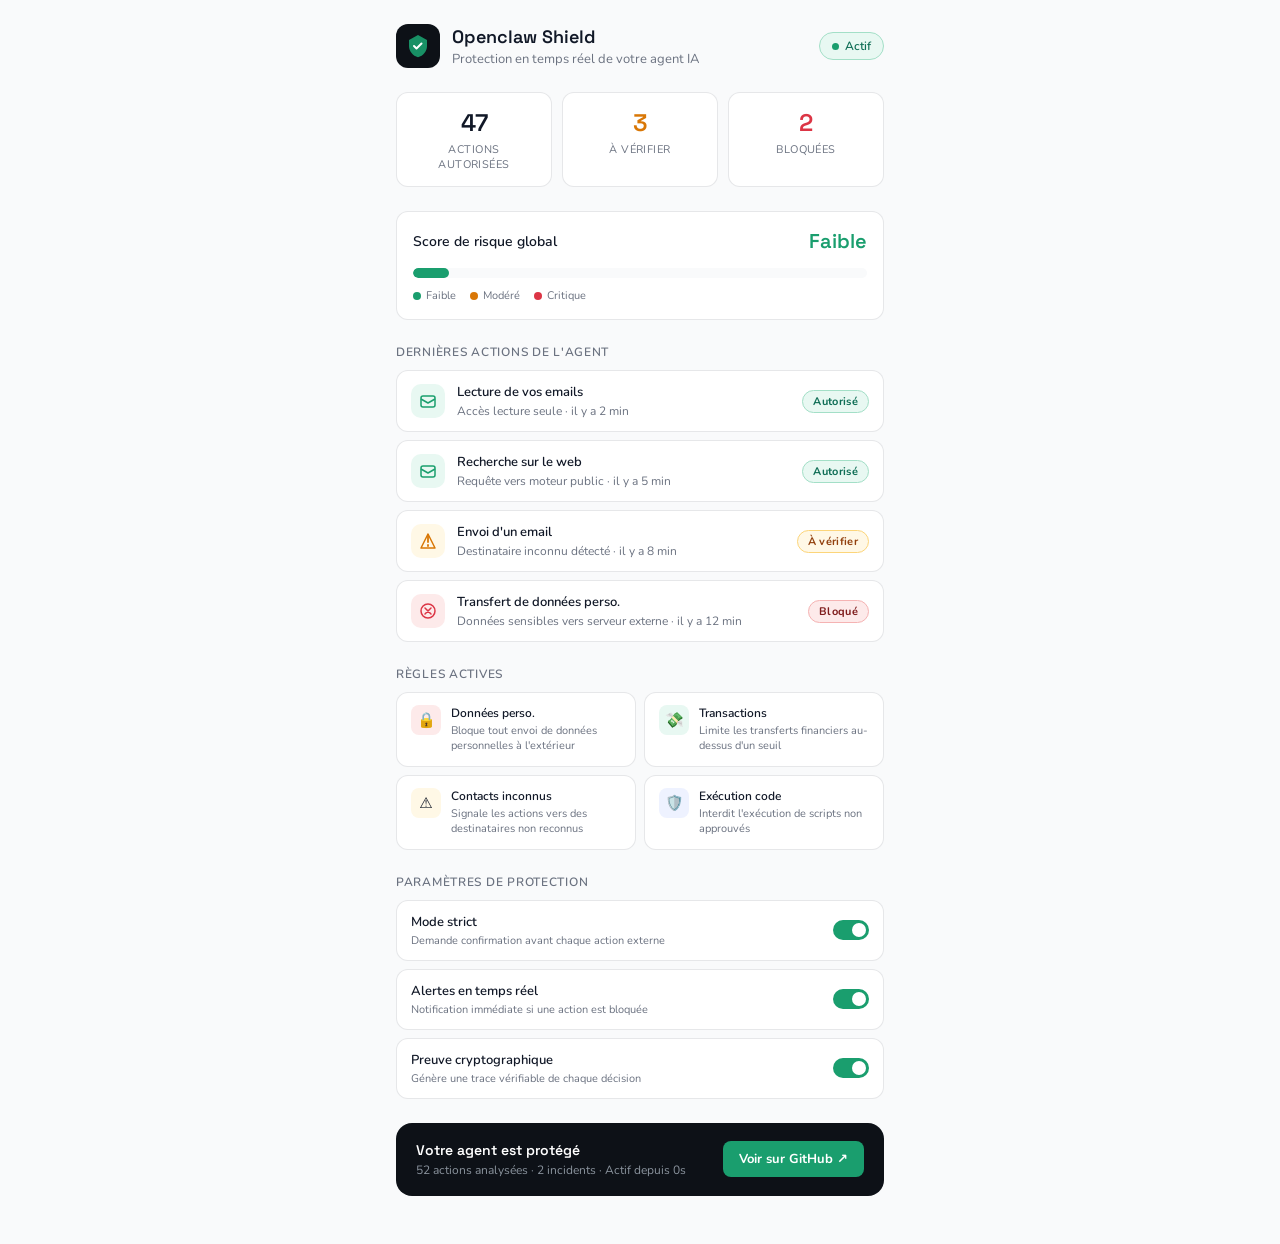
==== public/index.html @ 47ddfe11 "feat: Openclaw Shield — dashboard de protection IA grand public" ====
<!DOCTYPE html>
<html lang="fr">
<head>
  <meta charset="UTF-8" />
  <meta name="viewport" content="width=device-width, initial-scale=1.0" />
  <title>Openclaw Shield — Protection IA pour tous</title>
  <link rel="preconnect" href="https://fonts.googleapis.com" />
  <link href="https://fonts.googleapis.com/css2?family=Nunito:wght@400;500;600;700&family=Space+Grotesk:wght@400;500;600&display=swap" rel="stylesheet" />
  <link rel="stylesheet" href="style.css" />
</head>
<body>
  <div class="app">

    <!-- HEADER -->
    <header class="header">
      <div class="logo">
        <svg viewBox="0 0 26 26" fill="none" xmlns="http://www.w3.org/2000/svg">
          <path d="M13 2L4 7v6c0 5.2 3.8 10 9 11.2C18.2 23 22 18.2 22 13V7L13 2z" fill="#1a9e6e" opacity=".9"/>
          <path d="M9 13l2.5 2.5 5-5" stroke="#fff" stroke-width="2" stroke-linecap="round" stroke-linejoin="round"/>
        </svg>
      </div>
      <div class="header-text">
        <h1>Openclaw Shield</h1>
        <p>Protection en temps réel de votre agent IA</p>
      </div>
      <div class="status-pill">
        <span class="status-dot"></span>
        Actif
      </div>
    </header>

    <!-- STATS -->
    <div class="stats">
      <div class="stat-card">
        <div class="stat-num" id="stat-allowed">0</div>
        <div class="stat-label">Actions autorisées</div>
      </div>
      <div class="stat-card">
        <div class="stat-num warn" id="stat-review">0</div>
        <div class="stat-label">À vérifier</div>
      </div>
      <div class="stat-card">
        <div class="stat-num danger" id="stat-blocked">0</div>
        <div class="stat-label">Bloquées</div>
      </div>
    </div>

    <!-- RISK SCORE -->
    <div class="risk-section">
      <div class="risk-header">
        <div class="risk-title">Score de risque global</div>
        <div class="risk-value safe" id="risk-val">Faible</div>
      </div>
      <div class="risk-bar-bg">
        <div class="risk-bar-fill" id="risk-bar" style="width:18%; background: var(--safe)"></div>
      </div>
      <div class="risk-legend">
        <div class="risk-legend-item"><div class="legend-dot safe-dot"></div>Faible</div>
        <div class="risk-legend-item"><div class="legend-dot warn-dot"></div>Modéré</div>
        <div class="risk-legend-item"><div class="legend-dot danger-dot"></div>Critique</div>
      </div>
    </div>

    <!-- ACTIVITY FEED -->
    <div class="section-title">Dernières actions de l'agent</div>
    <div class="feed" id="feed"></div>

    <!-- PROTECTION RULES -->
    <div class="section-title">Règles actives</div>
    <div class="rules">
      <div class="rule-card">
        <div class="rule-icon" style="background:#fdeaea">🔒</div>
        <div>
          <div class="rule-name">Données perso.</div>
          <div class="rule-desc">Bloque tout envoi de données personnelles à l'extérieur</div>
        </div>
      </div>
      <div class="rule-card">
        <div class="rule-icon" style="background:#e8f8f2">💸</div>
        <div>
          <div class="rule-name">Transactions</div>
          <div class="rule-desc">Limite les transferts financiers au-dessus d'un seuil</div>
        </div>
      </div>
      <div class="rule-card">
        <div class="rule-icon" style="background:#fff8e6">⚠️</div>
        <div>
          <div class="rule-name">Contacts inconnus</div>
          <div class="rule-desc">Signale les actions vers des destinataires non reconnus</div>
        </div>
      </div>
      <div class="rule-card">
        <div class="rule-icon" style="background:#eef2ff">🛡️</div>
        <div>
          <div class="rule-name">Exécution code</div>
          <div class="rule-desc">Interdit l'exécution de scripts non approuvés</div>
        </div>
      </div>
    </div>

    <!-- SETTINGS -->
    <div class="section-title">Paramètres de protection</div>

    <div class="toggle-row">
      <div class="toggle-info">
        <div class="toggle-label">Mode strict</div>
        <div class="toggle-desc">Demande confirmation avant chaque action externe</div>
      </div>
      <label class="switch">
        <input type="checkbox" checked />
        <span class="slider"></span>
      </label>
    </div>
    <div class="toggle-row">
      <div class="toggle-info">
        <div class="toggle-label">Alertes en temps réel</div>
        <div class="toggle-desc">Notification immédiate si une action est bloquée</div>
      </div>
      <label class="switch">
        <input type="checkbox" checked />
        <span class="slider"></span>
      </label>
    </div>
    <div class="toggle-row">
      <div class="toggle-info">
        <div class="toggle-label">Preuve cryptographique</div>
        <div class="toggle-desc">Génère une trace vérifiable de chaque décision</div>
      </div>
      <label class="switch">
        <input type="checkbox" checked />
        <span class="slider"></span>
      </label>
    </div>

    <!-- CTA -->
    <div class="cta">
      <div class="cta-text">
        <h3>Votre agent est protégé</h3>
        <p id="cta-summary">0 actions analysées · 0 incident · Actif depuis 0s</p>
      </div>
      <a class="cta-btn" href="https://github.com/quantumcatena/openclaw-shield" target="_blank">
        Voir sur GitHub ↗
      </a>
    </div>

  </div>

  <!-- MODAL -->
  <div class="modal-overlay" id="modal" onclick="closeModal(event)">
    <div class="modal">
      <div class="modal-header">
        <div class="modal-title">Détail de l'action</div>
        <button class="modal-close" onclick="document.getElementById('modal').classList.remove('open')">✕</button>
      </div>
      <div class="modal-row"><span class="modal-key">Action</span><span class="modal-val" id="m-action">—</span></div>
      <div class="modal-row"><span class="modal-key">Détail</span><span class="modal-val" id="m-detail">—</span></div>
      <div class="modal-row"><span class="modal-key">Score de risque</span><span class="modal-val" id="m-score">—</span></div>
      <div class="modal-row"><span class="modal-key">Décision</span><span class="modal-val" id="m-decision">—</span></div>
      <div class="modal-row"><span class="modal-key">Algorithme</span><span class="modal-val">Ed25519 → Dilithium-3</span></div>
      <div class="modal-proof" id="m-proof"></div>
    </div>
  </div>

  <script src="app.js"></script>
</body>
</html>
---- public/style.css ----
/* ============================================
   Openclaw Shield — Styles principaux
   QuantumCatena × Openclaw
   ============================================ */

:root {
  --font: 'Nunito', system-ui, sans-serif;
  --font-head: 'Space Grotesk', system-ui, sans-serif;

  --safe:         #1a9e6e;
  --safe-bg:      #e8f8f2;
  --safe-border:  #a3dfc7;
  --warn:         #d97706;
  --warn-bg:      #fff8e6;
  --warn-border:  #fcd57a;
  --block:        #dc3545;
  --block-bg:     #fdeaea;
  --block-border: #f5b3b3;

  --text:        #111827;
  --text-muted:  #6b7280;
  --surface:     #ffffff;
  --surface2:    #f9fafb;
  --border:      rgba(17,24,39,.1);
  --radius-sm:   8px;
  --radius-md:   12px;
  --radius-lg:   16px;
}

@media (prefers-color-scheme: dark) {
  :root {
    --text:       #f9fafb;
    --text-muted: #9ca3af;
    --surface:    #111827;
    --surface2:   #1f2937;
    --border:     rgba(249,250,251,.1);
  }
}

*, *::before, *::after { box-sizing: border-box; margin: 0; padding: 0; }
body { font-family: var(--font); background: var(--surface2); color: var(--text); min-height: 100vh; }

.app {
  max-width: 520px;
  margin: 0 auto;
  padding: 1.5rem 1rem 3rem;
}

/* ── HEADER ─────────────────────────────── */
.header {
  display: flex;
  align-items: center;
  gap: 12px;
  margin-bottom: 1.5rem;
}

.logo {
  width: 44px; height: 44px;
  border-radius: 12px;
  background: #0d1117;
  display: flex; align-items: center; justify-content: center;
  flex-shrink: 0;
}
.logo svg { width: 26px; height: 26px; }

.header-text h1 {
  font-family: var(--font-head);
  font-size: 18px;
  font-weight: 600;
  color: var(--text);
}
.header-text p { font-size: 13px; color: var(--text-muted); margin-top: 2px; }

.status-pill {
  margin-left: auto;
  display: flex; align-items: center; gap: 6px;
  background: var(--safe-bg);
  border: 0.5px solid var(--safe-border);
  border-radius: 20px;
  padding: 5px 12px;
  font-size: 12px; font-weight: 600;
  color: #0f6e56;
  white-space: nowrap;
}

.status-dot {
  width: 7px; height: 7px;
  border-radius: 50%;
  background: var(--safe);
  animation: pulse-dot 2s ease-in-out infinite;
}

@keyframes pulse-dot {
  0%, 100% { opacity: 1; }
  50%       { opacity: .4; }
}

/* ── STATS ───────────────────────────────── */
.stats {
  display: grid;
  grid-template-columns: repeat(3, 1fr);
  gap: 10px;
  margin-bottom: 1.5rem;
}

.stat-card {
  background: var(--surface);
  border: 0.5px solid var(--border);
  border-radius: var(--radius-md);
  padding: 14px 16px;
  text-align: center;
}

.stat-num {
  font-family: var(--font-head);
  font-size: 24px; font-weight: 600;
  color: var(--text);
}
.stat-num.warn   { color: var(--warn); }
.stat-num.danger { color: var(--block); }

.stat-label {
  font-size: 11px;
  color: var(--text-muted);
  margin-top: 4px;
  text-transform: uppercase;
  letter-spacing: .04em;
}

/* ── RISK ────────────────────────────────── */
.risk-section {
  background: var(--surface);
  border: 0.5px solid var(--border);
  border-radius: var(--radius-md);
  padding: 16px;
  margin-bottom: 1.5rem;
}

.risk-header {
  display: flex;
  justify-content: space-between;
  align-items: center;
  margin-bottom: 14px;
}

.risk-title  { font-size: 14px; font-weight: 600; color: var(--text); }
.risk-value  { font-family: var(--font-head); font-size: 20px; font-weight: 600; }
.risk-value.safe   { color: var(--safe); }
.risk-value.warn   { color: var(--warn); }
.risk-value.danger { color: var(--block); }

.risk-bar-bg {
  background: var(--surface2);
  border-radius: 8px;
  height: 10px;
  overflow: hidden;
}

.risk-bar-fill {
  height: 100%;
  border-radius: 8px;
  transition: width .6s cubic-bezier(.4,0,.2,1), background .3s;
}

.risk-legend {
  display: flex;
  gap: 14px;
  margin-top: 10px;
}
.risk-legend-item {
  display: flex; align-items: center; gap: 5px;
  font-size: 11px; color: var(--text-muted);
}
.legend-dot           { width: 8px; height: 8px; border-radius: 50%; flex-shrink: 0; }
.legend-dot.safe-dot  { background: var(--safe); }
.legend-dot.warn-dot  { background: var(--warn); }
.legend-dot.danger-dot{ background: var(--block); }

/* ── SECTION TITLE ──────────────────────── */
.section-title {
  font-size: 12px; font-weight: 600;
  color: var(--text-muted);
  text-transform: uppercase;
  letter-spacing: .06em;
  margin-bottom: 10px;
}

/* ── FEED ────────────────────────────────── */
.feed {
  display: flex; flex-direction: column; gap: 8px;
  margin-bottom: 1.5rem;
}

.feed-item {
  background: var(--surface);
  border: 0.5px solid var(--border);
  border-radius: var(--radius-md);
  padding: 12px 14px;
  display: flex; align-items: center; gap: 12px;
  cursor: pointer;
  transition: background .15s;
}
.feed-item:hover { background: var(--surface2); }

.feed-icon {
  width: 34px; height: 34px;
  border-radius: 10px;
  display: flex; align-items: center; justify-content: center;
  flex-shrink: 0;
}
.feed-icon.safe  { background: var(--safe-bg); }
.feed-icon.warn  { background: var(--warn-bg); }
.feed-icon.block { background: var(--block-bg); }
.feed-icon svg   { width: 18px; height: 18px; }

.feed-content  { flex: 1; min-width: 0; }
.feed-action   { font-size: 13px; font-weight: 600; color: var(--text); white-space: nowrap; overflow: hidden; text-overflow: ellipsis; }
.feed-detail   { font-size: 12px; color: var(--text-muted); margin-top: 2px; }

.feed-badge {
  flex-shrink: 0;
  border-radius: 20px;
  padding: 3px 10px;
  font-size: 11px; font-weight: 700;
  letter-spacing: .03em;
}
.badge-safe  { background: var(--safe-bg);  color: #0f6e56; border: 0.5px solid var(--safe-border); }
.badge-warn  { background: var(--warn-bg);  color: #92400e; border: 0.5px solid var(--warn-border); }
.badge-block { background: var(--block-bg); color: #7f1d1d; border: 0.5px solid var(--block-border); }

/* ── RULES ───────────────────────────────── */
.rules {
  display: grid;
  grid-template-columns: 1fr 1fr;
  gap: 8px;
  margin-bottom: 1.5rem;
}

.rule-card {
  background: var(--surface);
  border: 0.5px solid var(--border);
  border-radius: var(--radius-md);
  padding: 12px 14px;
  display: flex; align-items: flex-start; gap: 10px;
}

.rule-icon {
  width: 30px; height: 30px;
  border-radius: 8px;
  display: flex; align-items: center; justify-content: center;
  flex-shrink: 0;
  font-size: 15px;
}

.rule-name { font-size: 12px; font-weight: 600; color: var(--text); }
.rule-desc { font-size: 11px; color: var(--text-muted); margin-top: 2px; line-height: 1.4; }

/* ── TOGGLES ─────────────────────────────── */
.toggle-row {
  display: flex;
  align-items: center;
  justify-content: space-between;
  padding: 12px 14px;
  background: var(--surface);
  border: 0.5px solid var(--border);
  border-radius: var(--radius-md);
  margin-bottom: 8px;
}

.toggle-label { font-size: 13px; font-weight: 600; color: var(--text); }
.toggle-desc  { font-size: 11px; color: var(--text-muted); margin-top: 2px; }

.switch { position: relative; width: 36px; height: 20px; flex-shrink: 0; }
.switch input { opacity: 0; width: 0; height: 0; }

.slider {
  position: absolute; inset: 0;
  background: rgba(107,114,128,.4);
  border-radius: 20px;
  cursor: pointer;
  transition: background .2s;
}
.slider::before {
  content: '';
  position: absolute;
  width: 14px; height: 14px;
  left: 3px; top: 3px;
  background: #fff;
  border-radius: 50%;
  transition: transform .2s;
}
.switch input:checked + .slider { background: var(--safe); }
.switch input:checked + .slider::before { transform: translateX(16px); }

/* ── CTA ─────────────────────────────────── */
.cta {
  background: #0d1117;
  border-radius: var(--radius-lg);
  padding: 18px 20px;
  display: flex; align-items: center; justify-content: space-between; gap: 12px;
  margin-top: 1.5rem;
}

.cta-text h3 { font-family: var(--font-head); font-size: 14px; font-weight: 600; color: #fff; }
.cta-text p  { font-size: 12px; color: #8b949e; margin-top: 3px; }

.cta-btn {
  background: var(--safe);
  color: #fff;
  border: none; border-radius: 8px;
  padding: 9px 16px;
  font-size: 13px; font-weight: 700;
  cursor: pointer;
  white-space: nowrap;
  text-decoration: none;
  transition: background .15s;
  font-family: var(--font);
}
.cta-btn:hover { background: #0f6e56; }

/* ── MODAL ───────────────────────────────── */
.modal-overlay {
  display: none;
  position: fixed; inset: 0;
  background: rgba(0,0,0,.45);
  z-index: 100;
  align-items: center; justify-content: center;
  padding: 1rem;
}
.modal-overlay.open { display: flex; }

.modal {
  background: var(--surface);
  border-radius: var(--radius-lg);
  padding: 20px;
  max-width: 360px; width: 100%;
  border: 0.5px solid var(--border);
}

.modal-header {
  display: flex;
  justify-content: space-between;
  align-items: center;
  margin-bottom: 14px;
}
.modal-title { font-size: 15px; font-weight: 600; color: var(--text); }
.modal-close {
  background: none; border: none;
  font-size: 18px; cursor: pointer;
  color: var(--text-muted); line-height: 1;
  padding: 2px 6px; border-radius: 6px;
}
.modal-close:hover { background: var(--surface2); }

.modal-row {
  display: flex; justify-content: space-between;
  padding: 8px 0;
  border-bottom: 0.5px solid var(--border);
  font-size: 13px;
}
.modal-row:last-of-type { border-bottom: none; }
.modal-key { color: var(--text-muted); }
.modal-val { font-weight: 600; color: var(--text); }

.modal-proof {
  font-size: 10px;
  font-family: monospace;
  background: var(--surface2);
  border-radius: 8px;
  padding: 8px;
  margin-top: 10px;
  color: var(--text-muted);
  word-break: break-all;
  line-height: 1.5;
}

/* ── RESPONSIVE ──────────────────────────── */
@media (max-width: 400px) {
  .rules { grid-template-columns: 1fr; }
  .stats { grid-template-columns: repeat(3, 1fr); gap: 6px; }
  .cta   { flex-direction: column; align-items: flex-start; }
}
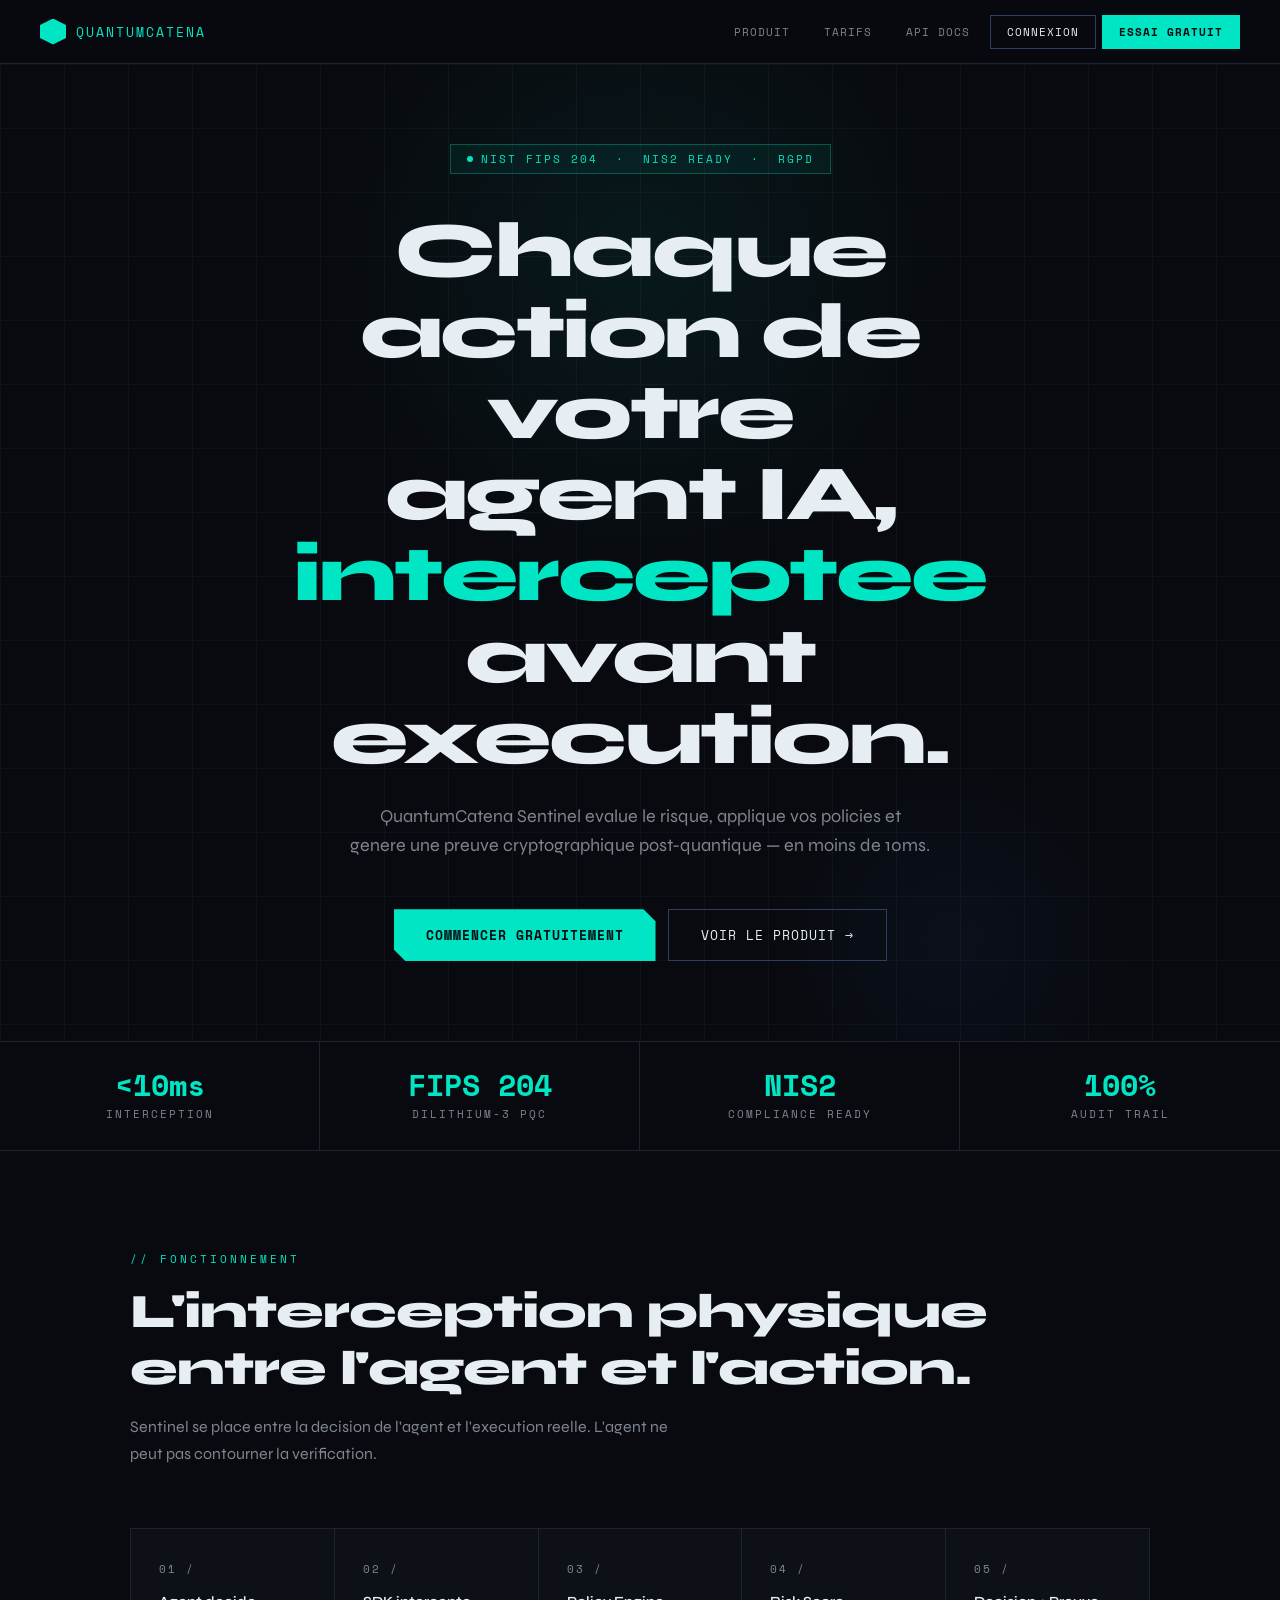
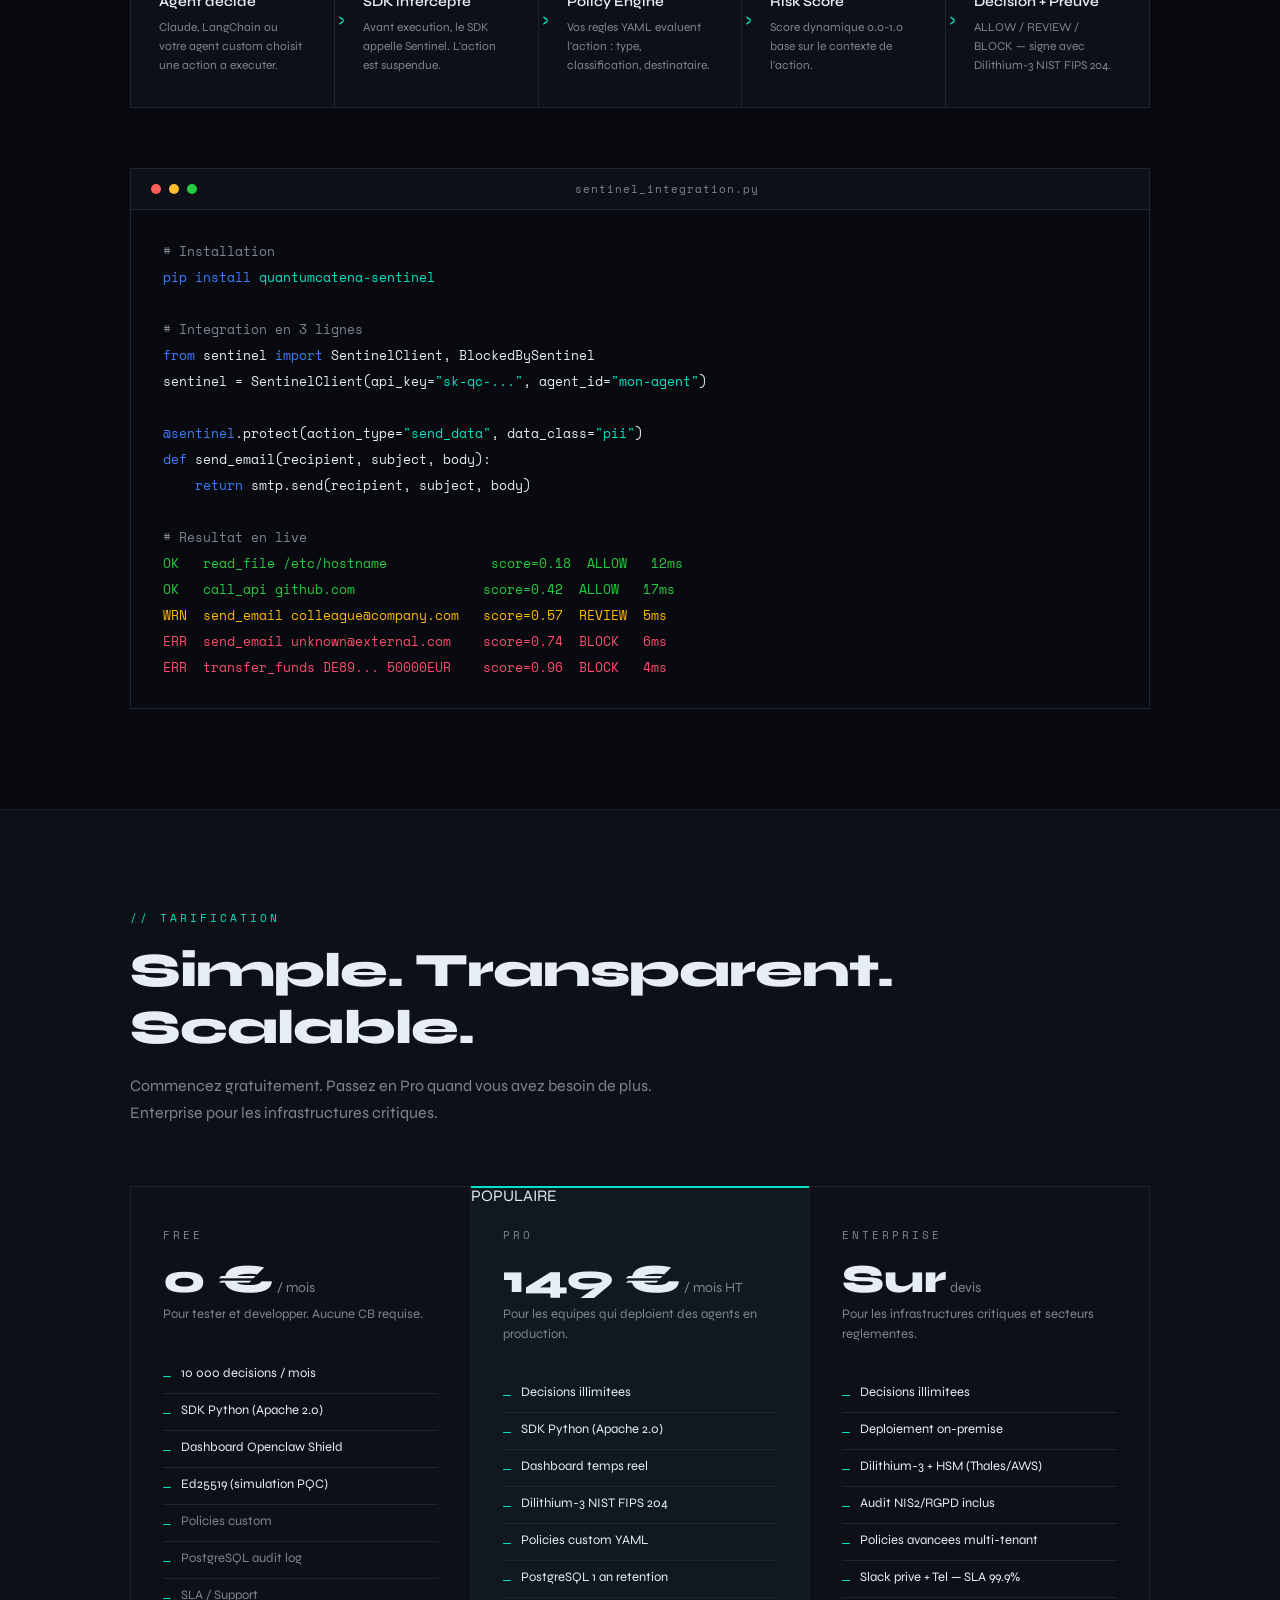
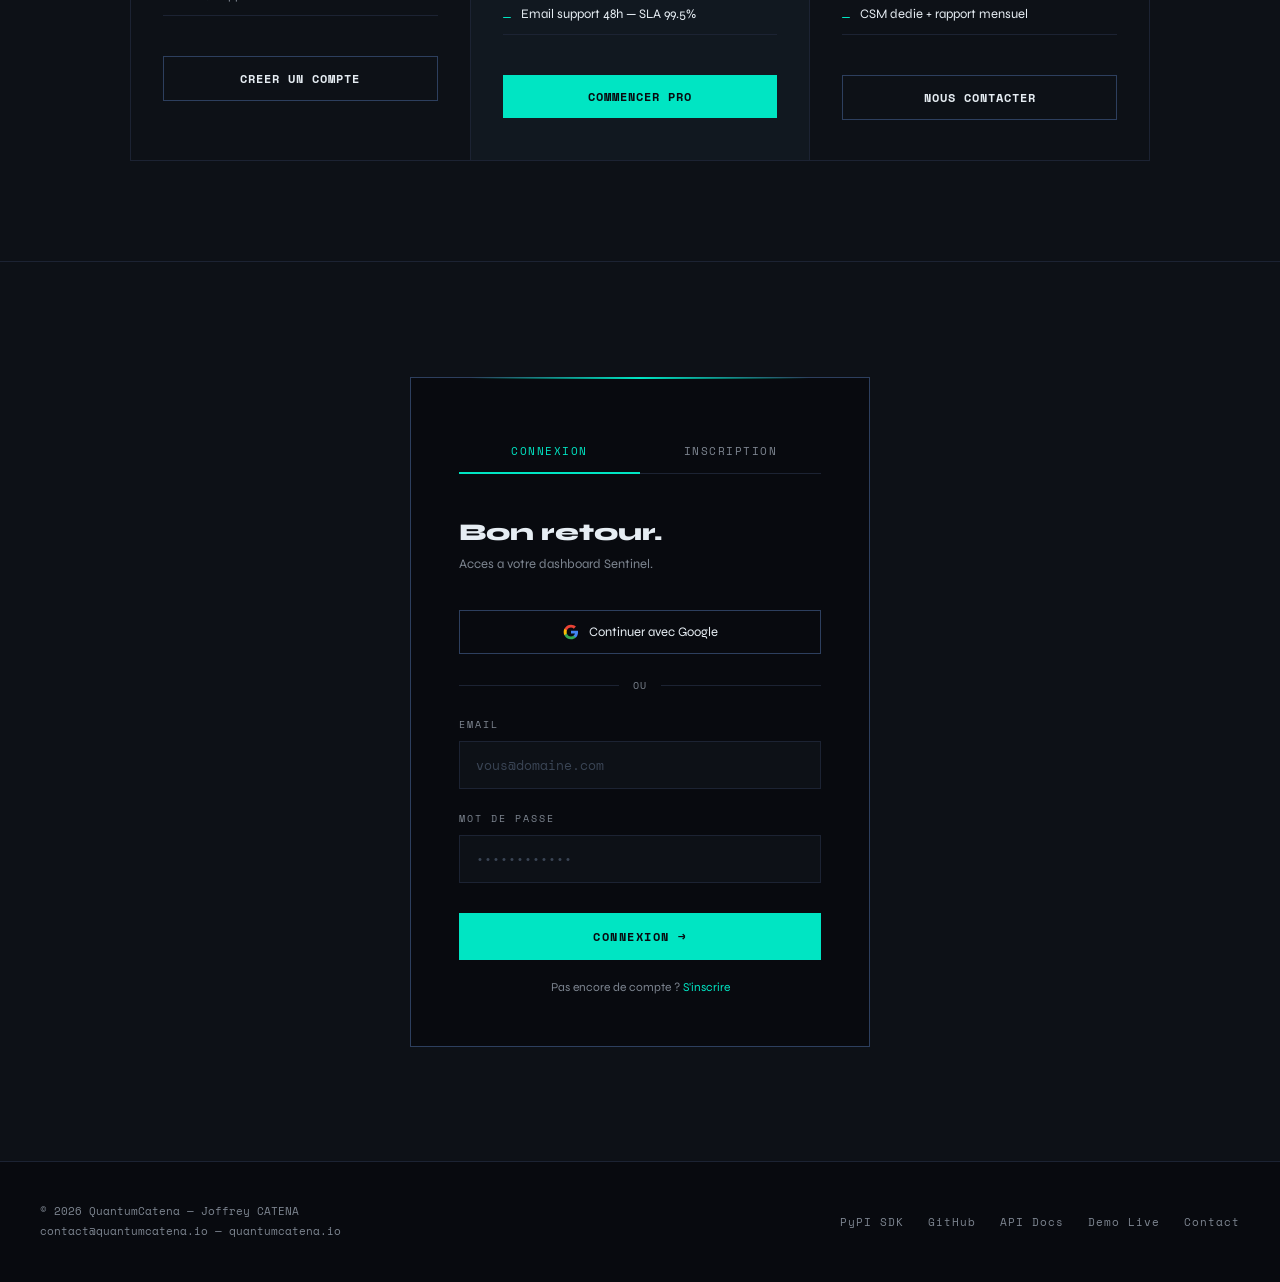
==== commit 6377a65f: "feat: deploy landing page and dashboard to public/" ====
--- a/public/index.html
+++ b/public/index.html
@@ -1,166 +1,713 @@
 <!DOCTYPE html>
 <html lang="fr">
 <head>
-  <meta charset="UTF-8" />
-  <meta name="viewport" content="width=device-width, initial-scale=1.0" />
-  <title>Openclaw Shield — Protection IA pour tous</title>
-  <link rel="preconnect" href="https://fonts.googleapis.com" />
-  <link href="https://fonts.googleapis.com/css2?family=Nunito:wght@400;500;600;700&family=Space+Grotesk:wght@400;500;600&display=swap" rel="stylesheet" />
-  <link rel="stylesheet" href="style.css" />
+<meta charset="UTF-8">
+<meta name="viewport" content="width=device-width, initial-scale=1.0">
+<title>QuantumCatena Sentinel — Protection post-quantique pour agents IA</title>
+<meta name="description" content="Interceptez, evaluez et auditez chaque action de votre agent IA avec une preuve cryptographique post-quantique. NIS2 ready. NIST FIPS 204.">
+<link href="https://fonts.googleapis.com/css2?family=Space+Mono:wght@400;700&family=Syne:wght@400;600;800&display=swap" rel="stylesheet">
+<style>
+:root {
+  --black: #080A0F;
+  --surface: #0D1117;
+  --surface2: #111820;
+  --border: #1C2333;
+  --border-bright: #2D3F5E;
+  --text: #E6EDF3;
+  --muted: #7D8590;
+  --accent: #00E5C3;
+  --accent2: #3D7EFF;
+  --danger: #FF4D6D;
+  --warn: #FFB800;
+  --mono: 'Space Mono', monospace;
+  --sans: 'Syne', sans-serif;
+}
+* { margin: 0; padding: 0; box-sizing: border-box; }
+html { scroll-behavior: smooth; }
+body { background: var(--black); color: var(--text); font-family: var(--sans); min-height: 100vh; overflow-x: hidden; }
+
+/* ── HEADER ── */
+header {
+  display: flex; align-items: center; justify-content: space-between;
+  padding: 0 40px; height: 64px;
+  border-bottom: 1px solid var(--border);
+  position: sticky; top: 0; z-index: 200;
+  background: rgba(8,10,15,0.94); backdrop-filter: blur(16px);
+}
+.logo {
+  font-family: var(--mono); font-size: 13px; color: var(--accent);
+  letter-spacing: 2px; display: flex; align-items: center; gap: 10px; text-decoration: none;
+}
+.logo-hex {
+  width: 26px; height: 26px; background: var(--accent);
+  clip-path: polygon(50% 0%,100% 25%,100% 75%,50% 100%,0% 75%,0% 25%);
+}
+nav { display: flex; gap: 6px; align-items: center; }
+.nav-link {
+  background: none; border: none; color: var(--muted);
+  font-family: var(--mono); font-size: 11px; letter-spacing: 1px;
+  padding: 8px 14px; cursor: pointer; transition: color .2s; text-decoration: none;
+  display: inline-block;
+}
+.nav-link:hover { color: var(--text); }
+.nav-btn {
+  background: none; border: 1px solid var(--border-bright); color: var(--text);
+  font-family: var(--mono); font-size: 11px; letter-spacing: 1px;
+  padding: 8px 16px; cursor: pointer; transition: all .2s;
+}
+.nav-btn:hover { border-color: var(--accent); color: var(--accent); }
+.nav-btn.cta { background: var(--accent); color: var(--black); border-color: var(--accent); font-weight: 700; }
+.nav-btn.cta:hover { background: #00ffda; }
+
+/* ── HERO ── */
+.hero {
+  min-height: calc(100vh - 64px);
+  display: flex; align-items: center; justify-content: center;
+  position: relative; padding: 80px 40px; overflow: hidden;
+}
+.hero-bg { position: absolute; inset: 0; pointer-events: none; }
+.grid {
+  position: absolute; inset: 0;
+  background-image: linear-gradient(var(--border) 1px, transparent 1px),
+                    linear-gradient(90deg, var(--border) 1px, transparent 1px);
+  background-size: 64px 64px; opacity: .35;
+}
+.orb {
+  position: absolute; width: 700px; height: 700px; border-radius: 50%;
+  background: radial-gradient(circle, rgba(0,229,195,.07) 0%, transparent 65%);
+  top: -150px; left: 50%; transform: translateX(-50%);
+  animation: orb-pulse 5s ease-in-out infinite;
+}
+.orb2 {
+  position: absolute; width: 400px; height: 400px; border-radius: 50%;
+  background: radial-gradient(circle, rgba(61,126,255,.05) 0%, transparent 65%);
+  bottom: -100px; right: 10%;
+  animation: orb-pulse 7s 2s ease-in-out infinite;
+}
+@keyframes orb-pulse {
+  0%,100% { opacity:.7; transform: translateX(-50%) scale(1); }
+  50% { opacity:1; transform: translateX(-50%) scale(1.08); }
+}
+
+.hero-inner { position: relative; max-width: 820px; text-align: center; }
+.badge {
+  display: inline-flex; align-items: center; gap: 8px;
+  border: 1px solid rgba(0,229,195,.3); background: rgba(0,229,195,.06);
+  padding: 6px 16px; font-family: var(--mono); font-size: 11px;
+  color: var(--accent); letter-spacing: 2px; margin-bottom: 36px;
+  animation: fade-down .6s ease both;
+}
+.dot { width: 6px; height: 6px; background: var(--accent); border-radius: 50%; animation: blink 1.5s infinite; }
+@keyframes blink { 0%,100%{opacity:1} 50%{opacity:.2} }
+@keyframes fade-down { from{opacity:0;transform:translateY(-12px)} to{opacity:1;transform:translateY(0)} }
+@keyframes fade-up { from{opacity:0;transform:translateY(20px)} to{opacity:1;transform:translateY(0)} }
+
+h1 {
+  font-size: clamp(40px, 6.5vw, 78px); font-weight: 800;
+  line-height: 1.04; letter-spacing: -2.5px; margin-bottom: 24px;
+  animation: fade-up .7s .1s ease both;
+}
+h1 .accent { color: var(--accent); }
+h1 .accent2 { color: var(--accent2); }
+.hero-sub {
+  font-size: 18px; color: var(--muted); line-height: 1.65;
+  max-width: 580px; margin: 0 auto 48px; font-weight: 400;
+  animation: fade-up .7s .2s ease both;
+}
+.cta-row {
+  display: flex; gap: 12px; justify-content: center; flex-wrap: wrap;
+  animation: fade-up .7s .3s ease both;
+}
+.btn-primary {
+  background: var(--accent); color: var(--black); border: none;
+  font-family: var(--mono); font-size: 13px; font-weight: 700;
+  padding: 15px 32px; cursor: pointer; letter-spacing: 1px;
+  transition: all .2s;
+  clip-path: polygon(0 0, calc(100% - 12px) 0, 100% 12px, 100% 100%, 12px 100%, 0 calc(100% - 12px));
+}
+.btn-primary:hover { background: #00ffda; transform: translateY(-2px); box-shadow: 0 8px 32px rgba(0,229,195,.25); }
+.btn-outline {
+  background: none; color: var(--text); border: 1px solid var(--border-bright);
+  font-family: var(--mono); font-size: 13px; padding: 15px 32px; cursor: pointer;
+  letter-spacing: 1px; transition: all .2s;
+}
+.btn-outline:hover { border-color: var(--accent); color: var(--accent); }
+
+/* ── STATS ── */
+.stats {
+  display: grid; grid-template-columns: repeat(4, 1fr);
+  border-top: 1px solid var(--border); border-bottom: 1px solid var(--border);
+}
+.stat {
+  padding: 28px 32px; border-right: 1px solid var(--border); text-align: center;
+}
+.stat:last-child { border-right: none; }
+.stat-val { font-family: var(--mono); font-size: 30px; color: var(--accent); font-weight: 700; line-height: 1; }
+.stat-lbl { font-size: 11px; color: var(--muted); margin-top: 6px; letter-spacing: 2px; font-family: var(--mono); }
+
+/* ── SECTION BASE ── */
+.section { padding: 100px 40px; max-width: 1100px; margin: 0 auto; }
+.sec-eyebrow { font-family: var(--mono); font-size: 11px; color: var(--accent); letter-spacing: 3px; margin-bottom: 16px; }
+.sec-title { font-size: clamp(28px, 4vw, 48px); font-weight: 800; letter-spacing: -1px; margin-bottom: 16px; }
+.sec-sub { font-size: 16px; color: var(--muted); line-height: 1.7; max-width: 560px; margin-bottom: 60px; }
+
+/* ── HOW IT WORKS ── */
+.flow {
+  display: grid; grid-template-columns: repeat(auto-fit, minmax(200px, 1fr));
+  gap: 1px; background: var(--border); border: 1px solid var(--border);
+  margin-bottom: 60px;
+}
+.flow-step { background: var(--surface); padding: 32px 28px; position: relative; }
+.flow-num {
+  font-family: var(--mono); font-size: 11px; color: var(--muted);
+  letter-spacing: 2px; margin-bottom: 16px;
+}
+.flow-step h4 { font-size: 14px; font-weight: 600; margin-bottom: 8px; }
+.flow-step p { font-size: 12px; color: var(--muted); line-height: 1.6; }
+.flow-arrow {
+  position: absolute; right: -13px; top: 50%; transform: translateY(-50%);
+  font-family: var(--mono); font-size: 18px; color: var(--accent); z-index: 2;
+}
+
+/* ── PRICING ── */
+.pricing-grid {
+  display: grid; grid-template-columns: repeat(3, 1fr);
+  gap: 1px; background: var(--border); border: 1px solid var(--border);
+}
+.plan { background: var(--surface); padding: 40px 32px; position: relative; }
+.plan.featured { background: var(--surface2); }
+.plan.featured::before {
+  content: 'POPULAIRE'; position: absolute; top: -1px; left: 0; right: 0;
+  height: 2px; background: var(--accent);
+}
+.plan-name { font-family: var(--mono); font-size: 11px; letter-spacing: 3px; color: var(--muted); margin-bottom: 16px; }
+.plan-price { font-size: 40px; font-weight: 800; color: var(--text); line-height: 1; margin-bottom: 6px; }
+.plan-price span { font-size: 14px; color: var(--muted); font-weight: 400; }
+.plan-desc { font-size: 13px; color: var(--muted); margin-bottom: 32px; line-height: 1.5; }
+.plan-features { list-style: none; margin-bottom: 40px; }
+.plan-features li {
+  font-size: 13px; color: var(--muted); padding: 8px 0;
+  border-bottom: 1px solid var(--border); display: flex; gap: 10px; align-items: flex-start;
+}
+.plan-features li::before { content: '—'; color: var(--accent); font-family: var(--mono); flex-shrink: 0; }
+.plan-features li.on { color: var(--text); }
+.plan-cta {
+  width: 100%; padding: 13px; font-family: var(--mono); font-size: 12px;
+  letter-spacing: 1px; cursor: pointer; transition: all .2s; font-weight: 700;
+}
+.plan-cta.free { background: none; border: 1px solid var(--border-bright); color: var(--text); }
+.plan-cta.free:hover { border-color: var(--accent); color: var(--accent); }
+.plan-cta.pro { background: var(--accent); border: none; color: var(--black); }
+.plan-cta.pro:hover { background: #00ffda; }
+.plan-cta.ent { background: none; border: 1px solid var(--border-bright); color: var(--text); }
+.plan-cta.ent:hover { border-color: var(--accent2); color: var(--accent2); }
+
+/* ── TERMINAL ── */
+.terminal-wrap {
+  background: var(--black); border: 1px solid var(--border);
+  position: relative; overflow: hidden;
+}
+.terminal-bar {
+  background: var(--surface); border-bottom: 1px solid var(--border);
+  padding: 12px 20px; display: flex; align-items: center; gap: 8px;
+}
+.tbar-dot { width: 10px; height: 10px; border-radius: 50%; }
+.tbar-dot.r { background: #FF5F57; }
+.tbar-dot.y { background: #FFBD2E; }
+.tbar-dot.g { background: #28CA41; }
+.tbar-title { font-family: var(--mono); font-size: 11px; color: var(--muted); margin-left: auto; margin-right: auto; letter-spacing: 1px; }
+.terminal-body { padding: 28px 32px; font-family: var(--mono); font-size: 13px; line-height: 2; }
+.t-c { color: var(--muted); }
+.t-k { color: var(--accent2); }
+.t-s { color: var(--accent); }
+.t-ok { color: #28CA41; }
+.t-block { color: var(--danger); }
+.t-warn { color: var(--warn); }
+
+/* ── FORM SECTION ── */
+.form-section {
+  min-height: 100vh; display: flex; align-items: center; justify-content: center;
+  padding: 80px 40px; background: var(--surface);
+  border-top: 1px solid var(--border);
+}
+.form-box {
+  width: 100%; max-width: 460px;
+  background: var(--black); border: 1px solid var(--border-bright);
+  padding: 52px 48px; position: relative;
+}
+.form-box::before {
+  content: ''; position: absolute; top: -1px; left: 60px; right: 60px;
+  height: 2px; background: linear-gradient(90deg, transparent, var(--accent), transparent);
+}
+.form-tabs { display: flex; border-bottom: 1px solid var(--border); margin-bottom: 44px; }
+.ftab {
+  flex: 1; padding: 13px; background: none; border: none; border-bottom: 2px solid transparent;
+  margin-bottom: -1px; font-family: var(--mono); font-size: 11px; letter-spacing: 1.5px;
+  color: var(--muted); cursor: pointer; transition: all .2s;
+}
+.ftab.active { color: var(--accent); border-bottom-color: var(--accent); }
+.form-head-title { font-size: 24px; font-weight: 800; margin-bottom: 8px; }
+.form-head-sub { font-size: 13px; color: var(--muted); margin-bottom: 36px; line-height: 1.5; }
+.btn-google {
+  width: 100%; background: none; border: 1px solid var(--border-bright); color: var(--text);
+  font-family: var(--sans); font-size: 13px; padding: 13px 20px; cursor: pointer;
+  display: flex; align-items: center; justify-content: center; gap: 10px;
+  transition: all .2s; margin-bottom: 24px;
+}
+.btn-google:hover { background: rgba(255,255,255,.03); border-color: #5A5A7A; }
+.divider { display: flex; align-items: center; gap: 14px; margin-bottom: 24px; }
+.div-line { flex: 1; height: 1px; background: var(--border); }
+.div-txt { font-family: var(--mono); font-size: 10px; color: var(--muted); letter-spacing: 1px; }
+.field { margin-bottom: 22px; }
+.field label { display: block; font-family: var(--mono); font-size: 10px; color: var(--muted); letter-spacing: 2px; margin-bottom: 9px; }
+.field input {
+  width: 100%; background: var(--surface); border: 1px solid var(--border); color: var(--text);
+  font-family: var(--mono); font-size: 13px; padding: 13px 16px; outline: none;
+  transition: border-color .2s;
+}
+.field input:focus { border-color: var(--accent); background: var(--black); }
+.field input::placeholder { color: #3A4555; }
+.btn-submit {
+  width: 100%; background: var(--accent); color: var(--black); border: none;
+  font-family: var(--mono); font-size: 12px; font-weight: 700; letter-spacing: 1.5px;
+  padding: 15px; cursor: pointer; margin-top: 8px; transition: all .2s;
+}
+.btn-submit:hover { background: #00ffda; }
+.form-note { margin-top: 20px; text-align: center; font-size: 12px; color: var(--muted); }
+.form-note a { color: var(--accent); text-decoration: none; }
+.tc-note { font-size: 11px; color: #3A4555; text-align: center; margin-top: 16px; line-height: 1.6; }
+.tc-note a { color: var(--muted); }
+
+/* Success state */
+.success-box { text-align: center; padding: 16px 0; }
+.success-icon { font-size: 52px; margin-bottom: 24px; display: block; }
+.api-key-box {
+  background: var(--surface); border: 1px solid var(--border-bright);
+  padding: 16px 20px; font-family: var(--mono); font-size: 12px;
+  color: var(--accent); text-align: left; margin: 24px 0; letter-spacing: .5px;
+  display: flex; align-items: center; justify-content: space-between; gap: 12px;
+  word-break: break-all;
+}
+.copy-btn {
+  background: none; border: 1px solid var(--border-bright); color: var(--muted);
+  font-family: var(--mono); font-size: 10px; padding: 6px 12px; cursor: pointer;
+  white-space: nowrap; transition: all .2s; flex-shrink: 0;
+}
+.copy-btn:hover { border-color: var(--accent); color: var(--accent); }
+.key-warning { font-size: 11px; color: var(--warn); margin-bottom: 28px; font-family: var(--mono); }
+
+/* Tabs display */
+.tc { display: none; }
+.tc.on { display: block; }
+
+/* ── FOOTER ── */
+footer {
+  border-top: 1px solid var(--border); padding: 40px;
+  display: flex; justify-content: space-between; align-items: center; flex-wrap: gap;
+}
+.footer-left { font-family: var(--mono); font-size: 11px; color: var(--muted); line-height: 1.8; }
+.footer-links { display: flex; gap: 24px; flex-wrap: wrap; }
+.footer-links a { font-family: var(--mono); font-size: 11px; color: var(--muted); text-decoration: none; letter-spacing: 1px; transition: color .2s; }
+.footer-links a:hover { color: var(--accent); }
+
+/* Loading overlay */
+.spinner-overlay {
+  display: none; position: fixed; inset: 0; background: rgba(8,10,15,.85);
+  backdrop-filter: blur(4px); z-index: 999; align-items: center; justify-content: center;
+  flex-direction: column; gap: 16px;
+}
+.spinner-overlay.show { display: flex; }
+.spinner {
+  width: 40px; height: 40px;
+  border: 2px solid var(--border); border-top-color: var(--accent);
+  border-radius: 50%; animation: spin .8s linear infinite;
+}
+@keyframes spin { to { transform: rotate(360deg); } }
+.spinner-txt { font-family: var(--mono); font-size: 12px; color: var(--muted); letter-spacing: 2px; }
+
+/* Error message */
+.err-msg { background: rgba(255,77,109,.1); border: 1px solid rgba(255,77,109,.3); color: var(--danger); font-family: var(--mono); font-size: 12px; padding: 12px 16px; margin-bottom: 20px; display: none; }
+.err-msg.show { display: block; }
+
+@media (max-width: 768px) {
+  header { padding: 0 20px; }
+  .hero { padding: 60px 20px; }
+  h1 { font-size: 36px; letter-spacing: -1.5px; }
+  .stats { grid-template-columns: repeat(2, 1fr); }
+  .pricing-grid { grid-template-columns: 1fr; }
+  .section { padding: 60px 20px; }
+  .form-box { padding: 36px 28px; }
+  nav .nav-link { display: none; }
+}
+</style>
 </head>
 <body>
-  <div class="app">
-
-    <!-- HEADER -->
-    <header class="header">
-      <div class="logo">
-        <svg viewBox="0 0 26 26" fill="none" xmlns="http://www.w3.org/2000/svg">
-          <path d="M13 2L4 7v6c0 5.2 3.8 10 9 11.2C18.2 23 22 18.2 22 13V7L13 2z" fill="#1a9e6e" opacity=".9"/>
-          <path d="M9 13l2.5 2.5 5-5" stroke="#fff" stroke-width="2" stroke-linecap="round" stroke-linejoin="round"/>
-        </svg>
+
+<!-- LOADING -->
+<div class="spinner-overlay" id="spinner">
+  <div class="spinner"></div>
+  <div class="spinner-txt">CONNEXION A SENTINEL...</div>
+</div>
+
+<!-- HEADER -->
+<header>
+  <a class="logo" href="#hero">
+    <div class="logo-hex"></div>
+    QUANTUMCATENA
+  </a>
+  <nav>
+    <a class="nav-link" href="#how">PRODUIT</a>
+    <a class="nav-link" href="#pricing">TARIFS</a>
+    <a class="nav-link" href="https://sentinel-t26z.onrender.com/docs" target="_blank">API DOCS</a>
+    <button class="nav-btn" onclick="scrollToForm('signin')">CONNEXION</button>
+    <button class="nav-btn cta" onclick="scrollToForm('signup')">ESSAI GRATUIT</button>
+  </nav>
+</header>
+
+<!-- HERO -->
+<section class="hero" id="hero">
+  <div class="hero-bg">
+    <div class="grid"></div>
+    <div class="orb"></div>
+    <div class="orb2"></div>
+  </div>
+  <div class="hero-inner">
+    <div class="badge"><span class="dot"></span>NIST FIPS 204 &nbsp;·&nbsp; NIS2 READY &nbsp;·&nbsp; RGPD</div>
+    <h1>Chaque action de votre<br>agent IA, <span class="accent">interceptee</span><br>avant execution.</h1>
+    <p class="hero-sub">QuantumCatena Sentinel evalue le risque, applique vos policies et genere une preuve cryptographique post-quantique — en moins de 10ms.</p>
+    <div class="cta-row">
+      <button class="btn-primary" onclick="scrollToForm('signup')">COMMENCER GRATUITEMENT</button>
+      <button class="btn-outline" onclick="document.getElementById('how').scrollIntoView({behavior:'smooth'})">VOIR LE PRODUIT &rarr;</button>
+    </div>
+  </div>
+</section>
+
+<!-- STATS -->
+<div class="stats">
+  <div class="stat"><div class="stat-val">&lt;10ms</div><div class="stat-lbl">INTERCEPTION</div></div>
+  <div class="stat"><div class="stat-val">FIPS 204</div><div class="stat-lbl">DILITHIUM-3 PQC</div></div>
+  <div class="stat"><div class="stat-val">NIS2</div><div class="stat-lbl">COMPLIANCE READY</div></div>
+  <div class="stat"><div class="stat-val">100%</div><div class="stat-lbl">AUDIT TRAIL</div></div>
+</div>
+
+<!-- HOW IT WORKS -->
+<div id="how">
+<div class="section">
+  <div class="sec-eyebrow">// FONCTIONNEMENT</div>
+  <div class="sec-title">L'interception physique<br>entre l'agent et l'action.</div>
+  <div class="sec-sub">Sentinel se place entre la decision de l'agent et l'execution reelle. L'agent ne peut pas contourner la verification.</div>
+
+  <div class="flow">
+    <div class="flow-step">
+      <div class="flow-num">01 /</div>
+      <h4>Agent decide</h4>
+      <p>Claude, LangChain ou votre agent custom choisit une action a executer.</p>
+      <div class="flow-arrow">&rsaquo;</div>
+    </div>
+    <div class="flow-step">
+      <div class="flow-num">02 /</div>
+      <h4>SDK intercepte</h4>
+      <p>Avant execution, le SDK appelle Sentinel. L'action est suspendue.</p>
+      <div class="flow-arrow">&rsaquo;</div>
+    </div>
+    <div class="flow-step">
+      <div class="flow-num">03 /</div>
+      <h4>Policy Engine</h4>
+      <p>Vos regles YAML evaluent l'action : type, classification, destinataire.</p>
+      <div class="flow-arrow">&rsaquo;</div>
+    </div>
+    <div class="flow-step">
+      <div class="flow-num">04 /</div>
+      <h4>Risk Score</h4>
+      <p>Score dynamique 0.0-1.0 base sur le contexte de l'action.</p>
+      <div class="flow-arrow">&rsaquo;</div>
+    </div>
+    <div class="flow-step">
+      <div class="flow-num">05 /</div>
+      <h4>Decision + Preuve</h4>
+      <p>ALLOW / REVIEW / BLOCK — signe avec Dilithium-3 NIST FIPS 204.</p>
+    </div>
+  </div>
+
+  <div class="terminal-wrap">
+    <div class="terminal-bar">
+      <div class="tbar-dot r"></div>
+      <div class="tbar-dot y"></div>
+      <div class="tbar-dot g"></div>
+      <div class="tbar-title">sentinel_integration.py</div>
+    </div>
+    <div class="terminal-body">
+      <div><span class="t-c"># Installation</span></div>
+      <div><span class="t-k">pip install</span> <span class="t-s">quantumcatena-sentinel</span></div>
+      <br>
+      <div><span class="t-c"># Integration en 3 lignes</span></div>
+      <div><span class="t-k">from</span> sentinel <span class="t-k">import</span> SentinelClient, BlockedBySentinel</div>
+      <div>sentinel = SentinelClient(api_key=<span class="t-s">"sk-qc-..."</span>, agent_id=<span class="t-s">"mon-agent"</span>)</div>
+      <br>
+      <div><span class="t-k">@sentinel</span>.protect(action_type=<span class="t-s">"send_data"</span>, data_class=<span class="t-s">"pii"</span>)</div>
+      <div><span class="t-k">def</span> send_email(recipient, subject, body):</div>
+      <div>&nbsp;&nbsp;&nbsp;&nbsp;<span class="t-k">return</span> smtp.send(recipient, subject, body)</div>
+      <br>
+      <div><span class="t-c"># Resultat en live</span></div>
+      <div><span class="t-ok">OK &nbsp; read_file /etc/hostname &nbsp;&nbsp;&nbsp;&nbsp;&nbsp;&nbsp;&nbsp;&nbsp;&nbsp;&nbsp;&nbsp;&nbsp;score=0.18 &nbsp;ALLOW &nbsp;&nbsp;12ms</span></div>
+      <div><span class="t-ok">OK &nbsp; call_api github.com &nbsp;&nbsp;&nbsp;&nbsp;&nbsp;&nbsp;&nbsp;&nbsp;&nbsp;&nbsp;&nbsp;&nbsp;&nbsp;&nbsp;&nbsp;score=0.42 &nbsp;ALLOW &nbsp;&nbsp;17ms</span></div>
+      <div><span class="t-warn">WRN &nbsp;send_email colleague@company.com &nbsp;&nbsp;score=0.57 &nbsp;REVIEW &nbsp;5ms</span></div>
+      <div><span class="t-block">ERR &nbsp;send_email unknown@external.com &nbsp;&nbsp;&nbsp;score=0.74 &nbsp;BLOCK &nbsp;&nbsp;6ms</span></div>
+      <div><span class="t-block">ERR &nbsp;transfer_funds DE89... 50000EUR &nbsp;&nbsp;&nbsp;score=0.96 &nbsp;BLOCK &nbsp;&nbsp;4ms</span></div>
+    </div>
+  </div>
+</div>
+</div>
+
+<!-- PRICING -->
+<div id="pricing" style="background:var(--surface); border-top:1px solid var(--border);">
+<div class="section">
+  <div class="sec-eyebrow">// TARIFICATION</div>
+  <div class="sec-title">Simple. Transparent.<br>Scalable.</div>
+  <div class="sec-sub">Commencez gratuitement. Passez en Pro quand vous avez besoin de plus. Enterprise pour les infrastructures critiques.</div>
+
+  <div class="pricing-grid">
+    <div class="plan">
+      <div class="plan-name">FREE</div>
+      <div class="plan-price">0 &euro;<span> / mois</span></div>
+      <div class="plan-desc">Pour tester et developper. Aucune CB requise.</div>
+      <ul class="plan-features">
+        <li class="on">10 000 decisions / mois</li>
+        <li class="on">SDK Python (Apache 2.0)</li>
+        <li class="on">Dashboard Openclaw Shield</li>
+        <li class="on">Ed25519 (simulation PQC)</li>
+        <li>Policies custom</li>
+        <li>PostgreSQL audit log</li>
+        <li>SLA / Support</li>
+      </ul>
+      <button class="plan-cta free" onclick="scrollToForm('signup')">CREER UN COMPTE</button>
+    </div>
+    <div class="plan featured">
+      <div class="plan-name">PRO</div>
+      <div class="plan-price">149 &euro;<span> / mois HT</span></div>
+      <div class="plan-desc">Pour les equipes qui deploient des agents en production.</div>
+      <ul class="plan-features">
+        <li class="on">Decisions illimitees</li>
+        <li class="on">SDK Python (Apache 2.0)</li>
+        <li class="on">Dashboard temps reel</li>
+        <li class="on">Dilithium-3 NIST FIPS 204</li>
+        <li class="on">Policies custom YAML</li>
+        <li class="on">PostgreSQL 1 an retention</li>
+        <li class="on">Email support 48h — SLA 99.5%</li>
+      </ul>
+      <button class="plan-cta pro" onclick="scrollToForm('signup')">COMMENCER PRO</button>
+    </div>
+    <div class="plan">
+      <div class="plan-name">ENTERPRISE</div>
+      <div class="plan-price">Sur<span> devis</span></div>
+      <div class="plan-desc">Pour les infrastructures critiques et secteurs reglementes.</div>
+      <ul class="plan-features">
+        <li class="on">Decisions illimitees</li>
+        <li class="on">Deploiement on-premise</li>
+        <li class="on">Dilithium-3 + HSM (Thales/AWS)</li>
+        <li class="on">Audit NIS2/RGPD inclus</li>
+        <li class="on">Policies avancees multi-tenant</li>
+        <li class="on">Slack prive + Tel — SLA 99.9%</li>
+        <li class="on">CSM dedie + rapport mensuel</li>
+      </ul>
+      <button class="plan-cta ent" onclick="window.location='mailto:contact@quantumcatena.io?subject=Enterprise Demo'">NOUS CONTACTER</button>
+    </div>
+  </div>
+</div>
+</div>
+
+<!-- FORM -->
+<div class="form-section" id="form-section">
+  <div class="form-box" id="form-box">
+
+    <div class="form-tabs">
+      <button class="ftab active" id="ftab-signin" onclick="switchTab('signin')">CONNEXION</button>
+      <button class="ftab" id="ftab-signup" onclick="switchTab('signup')">INSCRIPTION</button>
+    </div>
+
+    <!-- SIGNIN -->
+    <div class="tc on" id="tc-signin">
+      <div class="form-head-title">Bon retour.</div>
+      <div class="form-head-sub">Acces a votre dashboard Sentinel.</div>
+      <div class="err-msg" id="signin-err">Email ou mot de passe incorrect.</div>
+      <button class="btn-google" onclick="oauthGoogle()">
+        <svg width="16" height="16" viewBox="0 0 24 24"><path fill="#4285F4" d="M22.56 12.25c0-.78-.07-1.53-.2-2.25H12v4.26h5.92c-.26 1.37-1.04 2.53-2.21 3.31v2.77h3.57c2.08-1.92 3.28-4.74 3.28-8.09z"/><path fill="#34A853" d="M12 23c2.97 0 5.46-.98 7.28-2.66l-3.57-2.77c-.98.66-2.23 1.06-3.71 1.06-2.86 0-5.29-1.93-6.16-4.53H2.18v2.84C3.99 20.53 7.7 23 12 23z"/><path fill="#FBBC05" d="M5.84 14.09c-.22-.66-.35-1.36-.35-2.09s.13-1.43.35-2.09V7.07H2.18C1.43 8.55 1 10.22 1 12s.43 3.45 1.18 4.93l2.85-2.22.81-.62z"/><path fill="#EA4335" d="M12 5.38c1.62 0 3.06.56 4.21 1.64l3.15-3.15C17.45 2.09 14.97 1 12 1 7.7 1 3.99 3.47 2.18 7.07l3.66 2.84c.87-2.6 3.3-4.53 6.16-4.53z"/></svg>
+        Continuer avec Google
+      </button>
+      <div class="divider"><div class="div-line"></div><div class="div-txt">OU</div><div class="div-line"></div></div>
+      <div class="field"><label>EMAIL</label><input type="email" id="signin-email" placeholder="vous@domaine.com" autocomplete="email"></div>
+      <div class="field"><label>MOT DE PASSE</label><input type="password" id="signin-pwd" placeholder="&bull;&bull;&bull;&bull;&bull;&bull;&bull;&bull;&bull;&bull;&bull;&bull;" autocomplete="current-password"></div>
+      <button class="btn-submit" onclick="doSignin()">CONNEXION &rarr;</button>
+      <div class="form-note">Pas encore de compte ? <a href="#" onclick="switchTab('signup');return false">S'inscrire</a></div>
+    </div>
+
+    <!-- SIGNUP -->
+    <div class="tc" id="tc-signup">
+      <div class="form-head-title">Commencez gratuitement.</div>
+      <div class="form-head-sub">10 000 decisions/mois incluses. Aucune CB requise.</div>
+      <div class="err-msg" id="signup-err">Une erreur est survenue. Verifiez vos informations.</div>
+      <button class="btn-google" onclick="oauthGoogle()">
+        <svg width="16" height="16" viewBox="0 0 24 24"><path fill="#4285F4" d="M22.56 12.25c0-.78-.07-1.53-.2-2.25H12v4.26h5.92c-.26 1.37-1.04 2.53-2.21 3.31v2.77h3.57c2.08-1.92 3.28-4.74 3.28-8.09z"/><path fill="#34A853" d="M12 23c2.97 0 5.46-.98 7.28-2.66l-3.57-2.77c-.98.66-2.23 1.06-3.71 1.06-2.86 0-5.29-1.93-6.16-4.53H2.18v2.84C3.99 20.53 7.7 23 12 23z"/><path fill="#FBBC05" d="M5.84 14.09c-.22-.66-.35-1.36-.35-2.09s.13-1.43.35-2.09V7.07H2.18C1.43 8.55 1 10.22 1 12s.43 3.45 1.18 4.93l2.85-2.22.81-.62z"/><path fill="#EA4335" d="M12 5.38c1.62 0 3.06.56 4.21 1.64l3.15-3.15C17.45 2.09 14.97 1 12 1 7.7 1 3.99 3.47 2.18 7.07l3.66 2.84c.87-2.6 3.3-4.53 6.16-4.53z"/></svg>
+        Continuer avec Google
+      </button>
+      <div class="divider"><div class="div-line"></div><div class="div-txt">OU</div><div class="div-line"></div></div>
+      <div class="field"><label>NOM OU ORGANISATION</label><input type="text" id="signup-name" placeholder="Votre nom ou societe" autocomplete="name"></div>
+      <div class="field"><label>EMAIL</label><input type="email" id="signup-email" placeholder="vous@domaine.com" autocomplete="email"></div>
+      <div class="field"><label>MOT DE PASSE</label><input type="password" id="signup-pwd" placeholder="Minimum 8 caracteres" autocomplete="new-password"></div>
+      <button class="btn-submit" onclick="doSignup()">CREER MON COMPTE &rarr;</button>
+      <div class="form-note">Deja un compte ? <a href="#" onclick="switchTab('signin');return false">Se connecter</a></div>
+      <div class="tc-note">En vous inscrivant vous acceptez les <a href="#">CGU</a> et la <a href="#">politique de confidentialite</a>.</div>
+    </div>
+
+    <!-- SUCCESS -->
+    <div class="tc" id="tc-success">
+      <div class="success-box">
+        <span class="success-icon">🛡️</span>
+        <div class="form-head-title">Compte cree avec succes !</div>
+        <div class="form-head-sub" style="margin-bottom:0">Votre cle API Sentinel est prete. Copiez-la maintenant — elle ne sera plus affichee.</div>
+        <div class="api-key-box">
+          <span id="api-key-display">sk-qc-xxxxxxxxxxxxxxxxxxxxxxxxxxxxxxxx</span>
+          <button class="copy-btn" onclick="copyKey()">COPIER</button>
+        </div>
+        <div class="key-warning">⚠ Conservez cette cle en lieu sur. Elle donne acces a votre tenant Sentinel.</div>
+        <button class="btn-submit" onclick="goToDashboard()">ACCEDER AU DASHBOARD &rarr;</button>
       </div>
-      <div class="header-text">
-        <h1>Openclaw Shield</h1>
-        <p>Protection en temps réel de votre agent IA</p>
-      </div>
-      <div class="status-pill">
-        <span class="status-dot"></span>
-        Actif
-      </div>
-    </header>
-
-    <!-- STATS -->
-    <div class="stats">
-      <div class="stat-card">
-        <div class="stat-num" id="stat-allowed">0</div>
-        <div class="stat-label">Actions autorisées</div>
-      </div>
-      <div class="stat-card">
-        <div class="stat-num warn" id="stat-review">0</div>
-        <div class="stat-label">À vérifier</div>
-      </div>
-      <div class="stat-card">
-        <div class="stat-num danger" id="stat-blocked">0</div>
-        <div class="stat-label">Bloquées</div>
-      </div>
-    </div>
-
-    <!-- RISK SCORE -->
-    <div class="risk-section">
-      <div class="risk-header">
-        <div class="risk-title">Score de risque global</div>
-        <div class="risk-value safe" id="risk-val">Faible</div>
-      </div>
-      <div class="risk-bar-bg">
-        <div class="risk-bar-fill" id="risk-bar" style="width:18%; background: var(--safe)"></div>
-      </div>
-      <div class="risk-legend">
-        <div class="risk-legend-item"><div class="legend-dot safe-dot"></div>Faible</div>
-        <div class="risk-legend-item"><div class="legend-dot warn-dot"></div>Modéré</div>
-        <div class="risk-legend-item"><div class="legend-dot danger-dot"></div>Critique</div>
-      </div>
-    </div>
-
-    <!-- ACTIVITY FEED -->
-    <div class="section-title">Dernières actions de l'agent</div>
-    <div class="feed" id="feed"></div>
-
-    <!-- PROTECTION RULES -->
-    <div class="section-title">Règles actives</div>
-    <div class="rules">
-      <div class="rule-card">
-        <div class="rule-icon" style="background:#fdeaea">🔒</div>
-        <div>
-          <div class="rule-name">Données perso.</div>
-          <div class="rule-desc">Bloque tout envoi de données personnelles à l'extérieur</div>
-        </div>
-      </div>
-      <div class="rule-card">
-        <div class="rule-icon" style="background:#e8f8f2">💸</div>
-        <div>
-          <div class="rule-name">Transactions</div>
-          <div class="rule-desc">Limite les transferts financiers au-dessus d'un seuil</div>
-        </div>
-      </div>
-      <div class="rule-card">
-        <div class="rule-icon" style="background:#fff8e6">⚠️</div>
-        <div>
-          <div class="rule-name">Contacts inconnus</div>
-          <div class="rule-desc">Signale les actions vers des destinataires non reconnus</div>
-        </div>
-      </div>
-      <div class="rule-card">
-        <div class="rule-icon" style="background:#eef2ff">🛡️</div>
-        <div>
-          <div class="rule-name">Exécution code</div>
-          <div class="rule-desc">Interdit l'exécution de scripts non approuvés</div>
-        </div>
-      </div>
-    </div>
-
-    <!-- SETTINGS -->
-    <div class="section-title">Paramètres de protection</div>
-
-    <div class="toggle-row">
-      <div class="toggle-info">
-        <div class="toggle-label">Mode strict</div>
-        <div class="toggle-desc">Demande confirmation avant chaque action externe</div>
-      </div>
-      <label class="switch">
-        <input type="checkbox" checked />
-        <span class="slider"></span>
-      </label>
-    </div>
-    <div class="toggle-row">
-      <div class="toggle-info">
-        <div class="toggle-label">Alertes en temps réel</div>
-        <div class="toggle-desc">Notification immédiate si une action est bloquée</div>
-      </div>
-      <label class="switch">
-        <input type="checkbox" checked />
-        <span class="slider"></span>
-      </label>
-    </div>
-    <div class="toggle-row">
-      <div class="toggle-info">
-        <div class="toggle-label">Preuve cryptographique</div>
-        <div class="toggle-desc">Génère une trace vérifiable de chaque décision</div>
-      </div>
-      <label class="switch">
-        <input type="checkbox" checked />
-        <span class="slider"></span>
-      </label>
-    </div>
-
-    <!-- CTA -->
-    <div class="cta">
-      <div class="cta-text">
-        <h3>Votre agent est protégé</h3>
-        <p id="cta-summary">0 actions analysées · 0 incident · Actif depuis 0s</p>
-      </div>
-      <a class="cta-btn" href="https://github.com/quantumcatena/openclaw-shield" target="_blank">
-        Voir sur GitHub ↗
-      </a>
     </div>
 
   </div>
-
-  <!-- MODAL -->
-  <div class="modal-overlay" id="modal" onclick="closeModal(event)">
-    <div class="modal">
-      <div class="modal-header">
-        <div class="modal-title">Détail de l'action</div>
-        <button class="modal-close" onclick="document.getElementById('modal').classList.remove('open')">✕</button>
-      </div>
-      <div class="modal-row"><span class="modal-key">Action</span><span class="modal-val" id="m-action">—</span></div>
-      <div class="modal-row"><span class="modal-key">Détail</span><span class="modal-val" id="m-detail">—</span></div>
-      <div class="modal-row"><span class="modal-key">Score de risque</span><span class="modal-val" id="m-score">—</span></div>
-      <div class="modal-row"><span class="modal-key">Décision</span><span class="modal-val" id="m-decision">—</span></div>
-      <div class="modal-row"><span class="modal-key">Algorithme</span><span class="modal-val">Ed25519 → Dilithium-3</span></div>
-      <div class="modal-proof" id="m-proof"></div>
-    </div>
+</div>
+
+<!-- FOOTER -->
+<footer>
+  <div class="footer-left">
+    &copy; 2026 QuantumCatena &mdash; Joffrey CATENA<br>
+    contact@quantumcatena.io &mdash; quantumcatena.io
   </div>
-
-  <script src="app.js"></script>
+  <div class="footer-links">
+    <a href="https://pypi.org/project/quantumcatena-sentinel/" target="_blank">PyPI SDK</a>
+    <a href="https://github.com/quantumcatena/sentinel" target="_blank">GitHub</a>
+    <a href="https://sentinel-t26z.onrender.com/docs" target="_blank">API Docs</a>
+    <a href="https://quantumcatena.github.io/openclaw-shield/" target="_blank">Demo Live</a>
+    <a href="mailto:contact@quantumcatena.io">Contact</a>
+  </div>
+</footer>
+
+<script>
+const SENTINEL_API = 'https://sentinel-t26z.onrender.com';
+
+function scrollToForm(tab) {
+  switchTab(tab);
+  document.getElementById('form-section').scrollIntoView({ behavior: 'smooth' });
+}
+
+function switchTab(tab) {
+  ['signin','signup','success'].forEach(t => {
+    document.getElementById('tc-' + t).classList.toggle('on', t === tab);
+    const btn = document.getElementById('ftab-' + t);
+    if (btn) btn.classList.toggle('active', t === tab);
+  });
+}
+
+function showSpinner(show) {
+  document.getElementById('spinner').classList.toggle('show', show);
+}
+
+function showErr(id, msg) {
+  const el = document.getElementById(id);
+  if (msg) { el.textContent = msg; el.classList.add('show'); }
+  else { el.classList.remove('show'); }
+}
+
+async function doSignup() {
+  showErr('signup-err', '');
+  const name  = document.getElementById('signup-name').value.trim();
+  const email = document.getElementById('signup-email').value.trim();
+  const pwd   = document.getElementById('signup-pwd').value;
+
+  if (!name || !email || !pwd) { showErr('signup-err', 'Tous les champs sont requis.'); return; }
+  if (pwd.length < 8) { showErr('signup-err', 'Le mot de passe doit faire au moins 8 caracteres.'); return; }
+
+  showSpinner(true);
+  try {
+    const slug = 'tenant-' + email.split('@')[0].replace(/[^a-z0-9]/gi,'').toLowerCase().substring(0,20) + '-' + Math.random().toString(36).substring(2,6);
+    const r = await fetch(SENTINEL_API + '/v1/auth/register', {
+      method: 'POST',
+      headers: { 'Content-Type': 'application/json' },
+      body: JSON.stringify({ name, slug, plan: 'free', admin_email: email, admin_password: pwd })
+    });
+    const data = await r.json();
+    if (!r.ok) { showErr('signup-err', data.detail || 'Erreur lors de la creation du compte.'); return; }
+
+    // Auto-login to get token
+    const lr = await fetch(SENTINEL_API + '/v1/auth/login', {
+      method: 'POST',
+      headers: { 'Content-Type': 'application/json' },
+      body: JSON.stringify({ email, password: pwd, tenant_slug: slug })
+    });
+    const ldata = await lr.json();
+    const token = ldata.access_token;
+    if (token) {
+      localStorage.setItem('sentinel_token', token);
+      localStorage.setItem('sentinel_email', email);
+      localStorage.setItem('sentinel_slug', slug);
+    }
+
+    // Display API key (use token as key for now)
+    const apiKey = token ? 'sk-qc-' + token.substring(0, 40) : 'sk-qc-' + slug;
+    document.getElementById('api-key-display').textContent = apiKey;
+    localStorage.setItem('sentinel_api_key', apiKey);
+
+    switchTab('success');
+  } catch(e) {
+    showErr('signup-err', 'Impossible de joindre Sentinel. Verifiez votre connexion.');
+  } finally {
+    showSpinner(false);
+  }
+}
+
+async function doSignin() {
+  showErr('signin-err', '');
+  const email = document.getElementById('signin-email').value.trim();
+  const pwd   = document.getElementById('signin-pwd').value;
+  if (!email || !pwd) { showErr('signin-err', 'Email et mot de passe requis.'); return; }
+
+  showSpinner(true);
+  try {
+    // Try to find tenant from email — use stored slug or fallback
+    const slug = localStorage.getItem('sentinel_slug') || 'openclaw-demo2';
+    const r = await fetch(SENTINEL_API + '/v1/auth/login', {
+      method: 'POST',
+      headers: { 'Content-Type': 'application/json' },
+      body: JSON.stringify({ email, password: pwd, tenant_slug: slug })
+    });
+    const data = await r.json();
+    if (!r.ok) { showErr('signin-err', 'Email ou mot de passe incorrect.'); return; }
+    localStorage.setItem('sentinel_token', data.access_token);
+    localStorage.setItem('sentinel_email', email);
+    goToDashboard();
+  } catch(e) {
+    showErr('signin-err', 'Impossible de joindre Sentinel.');
+  } finally {
+    showSpinner(false);
+  }
+}
+
+function oauthGoogle() {
+  alert('Google OAuth — a connecter a votre domaine quantumcatena.io via Google Cloud Console.');
+}
+
+function copyKey() {
+  const key = document.getElementById('api-key-display').textContent;
+  navigator.clipboard.writeText(key).then(() => {
+    const btn = document.querySelector('.copy-btn');
+    btn.textContent = 'COPIE !';
+    setTimeout(() => btn.textContent = 'COPIER', 2000);
+  });
+}
+
+function goToDashboard() {
+  window.location.href = 'app.html';
+}
+</script>
 </body>
 </html>
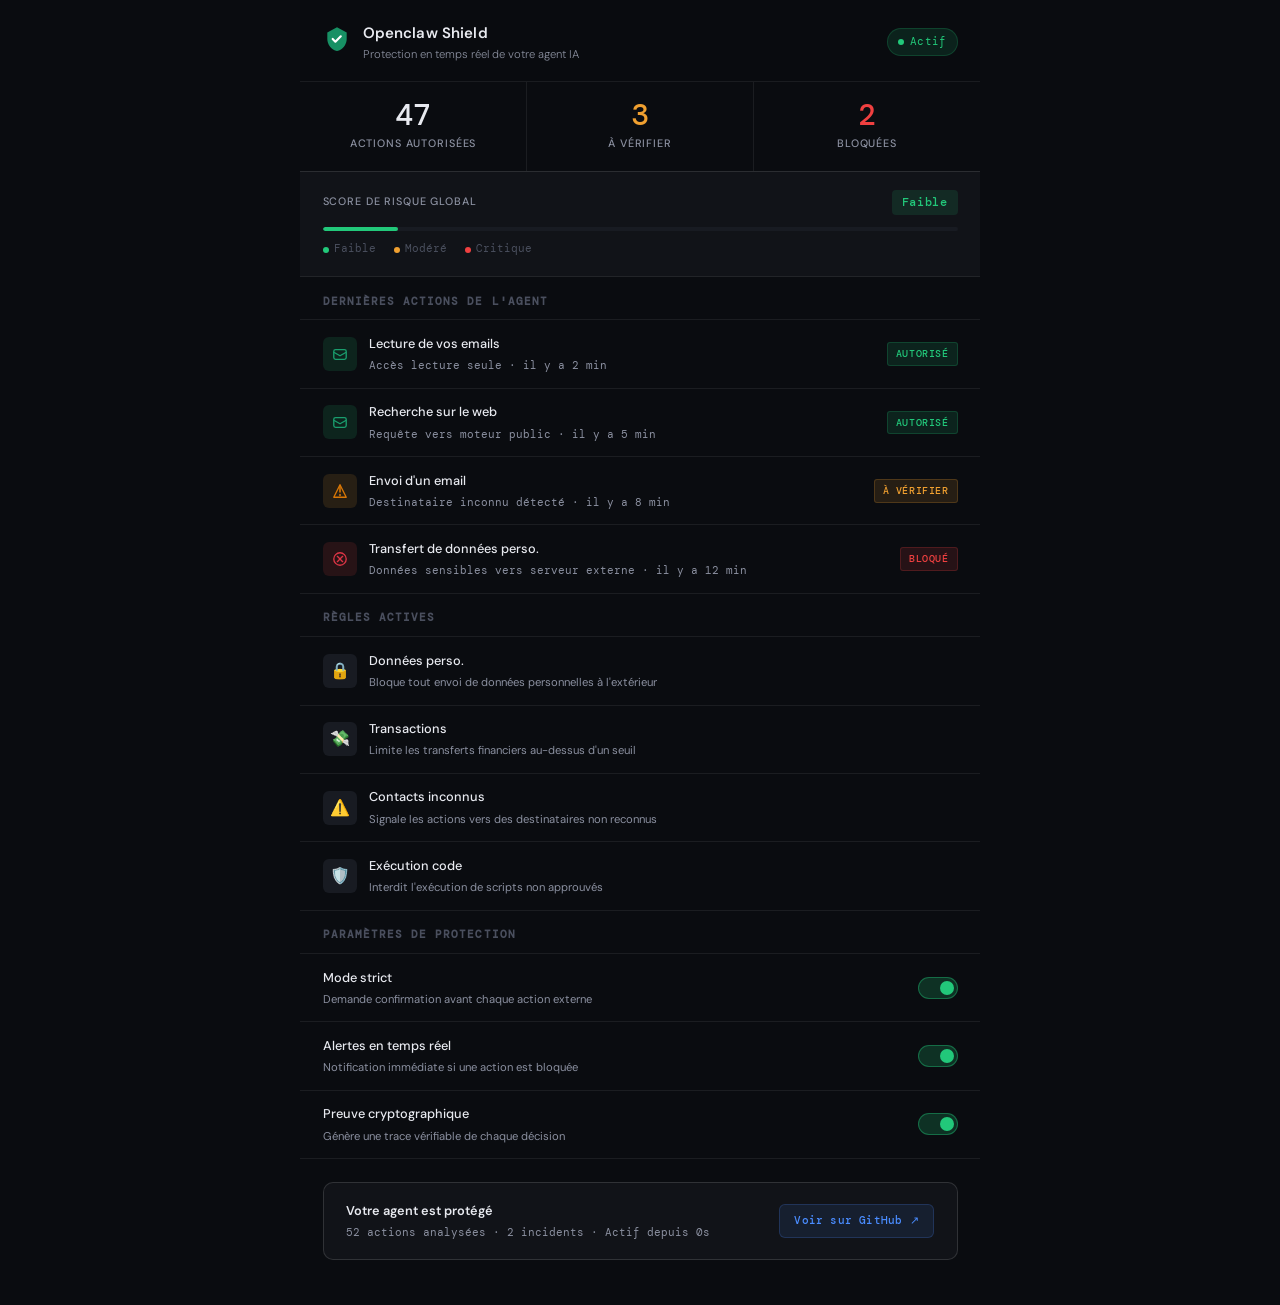
==== commit 2216c161: "refactor: move frontend to /public, clean repo structure" ====
--- a/public/index.html
+++ b/public/index.html
@@ -1,713 +1,166 @@
 <!DOCTYPE html>
 <html lang="fr">
 <head>
-<meta charset="UTF-8">
-<meta name="viewport" content="width=device-width, initial-scale=1.0">
-<title>QuantumCatena Sentinel — Protection post-quantique pour agents IA</title>
-<meta name="description" content="Interceptez, evaluez et auditez chaque action de votre agent IA avec une preuve cryptographique post-quantique. NIS2 ready. NIST FIPS 204.">
-<link href="https://fonts.googleapis.com/css2?family=Space+Mono:wght@400;700&family=Syne:wght@400;600;800&display=swap" rel="stylesheet">
-<style>
-:root {
-  --black: #080A0F;
-  --surface: #0D1117;
-  --surface2: #111820;
-  --border: #1C2333;
-  --border-bright: #2D3F5E;
-  --text: #E6EDF3;
-  --muted: #7D8590;
-  --accent: #00E5C3;
-  --accent2: #3D7EFF;
-  --danger: #FF4D6D;
-  --warn: #FFB800;
-  --mono: 'Space Mono', monospace;
-  --sans: 'Syne', sans-serif;
-}
-* { margin: 0; padding: 0; box-sizing: border-box; }
-html { scroll-behavior: smooth; }
-body { background: var(--black); color: var(--text); font-family: var(--sans); min-height: 100vh; overflow-x: hidden; }
-
-/* ── HEADER ── */
-header {
-  display: flex; align-items: center; justify-content: space-between;
-  padding: 0 40px; height: 64px;
-  border-bottom: 1px solid var(--border);
-  position: sticky; top: 0; z-index: 200;
-  background: rgba(8,10,15,0.94); backdrop-filter: blur(16px);
-}
-.logo {
-  font-family: var(--mono); font-size: 13px; color: var(--accent);
-  letter-spacing: 2px; display: flex; align-items: center; gap: 10px; text-decoration: none;
-}
-.logo-hex {
-  width: 26px; height: 26px; background: var(--accent);
-  clip-path: polygon(50% 0%,100% 25%,100% 75%,50% 100%,0% 75%,0% 25%);
-}
-nav { display: flex; gap: 6px; align-items: center; }
-.nav-link {
-  background: none; border: none; color: var(--muted);
-  font-family: var(--mono); font-size: 11px; letter-spacing: 1px;
-  padding: 8px 14px; cursor: pointer; transition: color .2s; text-decoration: none;
-  display: inline-block;
-}
-.nav-link:hover { color: var(--text); }
-.nav-btn {
-  background: none; border: 1px solid var(--border-bright); color: var(--text);
-  font-family: var(--mono); font-size: 11px; letter-spacing: 1px;
-  padding: 8px 16px; cursor: pointer; transition: all .2s;
-}
-.nav-btn:hover { border-color: var(--accent); color: var(--accent); }
-.nav-btn.cta { background: var(--accent); color: var(--black); border-color: var(--accent); font-weight: 700; }
-.nav-btn.cta:hover { background: #00ffda; }
-
-/* ── HERO ── */
-.hero {
-  min-height: calc(100vh - 64px);
-  display: flex; align-items: center; justify-content: center;
-  position: relative; padding: 80px 40px; overflow: hidden;
-}
-.hero-bg { position: absolute; inset: 0; pointer-events: none; }
-.grid {
-  position: absolute; inset: 0;
-  background-image: linear-gradient(var(--border) 1px, transparent 1px),
-                    linear-gradient(90deg, var(--border) 1px, transparent 1px);
-  background-size: 64px 64px; opacity: .35;
-}
-.orb {
-  position: absolute; width: 700px; height: 700px; border-radius: 50%;
-  background: radial-gradient(circle, rgba(0,229,195,.07) 0%, transparent 65%);
-  top: -150px; left: 50%; transform: translateX(-50%);
-  animation: orb-pulse 5s ease-in-out infinite;
-}
-.orb2 {
-  position: absolute; width: 400px; height: 400px; border-radius: 50%;
-  background: radial-gradient(circle, rgba(61,126,255,.05) 0%, transparent 65%);
-  bottom: -100px; right: 10%;
-  animation: orb-pulse 7s 2s ease-in-out infinite;
-}
-@keyframes orb-pulse {
-  0%,100% { opacity:.7; transform: translateX(-50%) scale(1); }
-  50% { opacity:1; transform: translateX(-50%) scale(1.08); }
-}
-
-.hero-inner { position: relative; max-width: 820px; text-align: center; }
-.badge {
-  display: inline-flex; align-items: center; gap: 8px;
-  border: 1px solid rgba(0,229,195,.3); background: rgba(0,229,195,.06);
-  padding: 6px 16px; font-family: var(--mono); font-size: 11px;
-  color: var(--accent); letter-spacing: 2px; margin-bottom: 36px;
-  animation: fade-down .6s ease both;
-}
-.dot { width: 6px; height: 6px; background: var(--accent); border-radius: 50%; animation: blink 1.5s infinite; }
-@keyframes blink { 0%,100%{opacity:1} 50%{opacity:.2} }
-@keyframes fade-down { from{opacity:0;transform:translateY(-12px)} to{opacity:1;transform:translateY(0)} }
-@keyframes fade-up { from{opacity:0;transform:translateY(20px)} to{opacity:1;transform:translateY(0)} }
-
-h1 {
-  font-size: clamp(40px, 6.5vw, 78px); font-weight: 800;
-  line-height: 1.04; letter-spacing: -2.5px; margin-bottom: 24px;
-  animation: fade-up .7s .1s ease both;
-}
-h1 .accent { color: var(--accent); }
-h1 .accent2 { color: var(--accent2); }
-.hero-sub {
-  font-size: 18px; color: var(--muted); line-height: 1.65;
-  max-width: 580px; margin: 0 auto 48px; font-weight: 400;
-  animation: fade-up .7s .2s ease both;
-}
-.cta-row {
-  display: flex; gap: 12px; justify-content: center; flex-wrap: wrap;
-  animation: fade-up .7s .3s ease both;
-}
-.btn-primary {
-  background: var(--accent); color: var(--black); border: none;
-  font-family: var(--mono); font-size: 13px; font-weight: 700;
-  padding: 15px 32px; cursor: pointer; letter-spacing: 1px;
-  transition: all .2s;
-  clip-path: polygon(0 0, calc(100% - 12px) 0, 100% 12px, 100% 100%, 12px 100%, 0 calc(100% - 12px));
-}
-.btn-primary:hover { background: #00ffda; transform: translateY(-2px); box-shadow: 0 8px 32px rgba(0,229,195,.25); }
-.btn-outline {
-  background: none; color: var(--text); border: 1px solid var(--border-bright);
-  font-family: var(--mono); font-size: 13px; padding: 15px 32px; cursor: pointer;
-  letter-spacing: 1px; transition: all .2s;
-}
-.btn-outline:hover { border-color: var(--accent); color: var(--accent); }
-
-/* ── STATS ── */
-.stats {
-  display: grid; grid-template-columns: repeat(4, 1fr);
-  border-top: 1px solid var(--border); border-bottom: 1px solid var(--border);
-}
-.stat {
-  padding: 28px 32px; border-right: 1px solid var(--border); text-align: center;
-}
-.stat:last-child { border-right: none; }
-.stat-val { font-family: var(--mono); font-size: 30px; color: var(--accent); font-weight: 700; line-height: 1; }
-.stat-lbl { font-size: 11px; color: var(--muted); margin-top: 6px; letter-spacing: 2px; font-family: var(--mono); }
-
-/* ── SECTION BASE ── */
-.section { padding: 100px 40px; max-width: 1100px; margin: 0 auto; }
-.sec-eyebrow { font-family: var(--mono); font-size: 11px; color: var(--accent); letter-spacing: 3px; margin-bottom: 16px; }
-.sec-title { font-size: clamp(28px, 4vw, 48px); font-weight: 800; letter-spacing: -1px; margin-bottom: 16px; }
-.sec-sub { font-size: 16px; color: var(--muted); line-height: 1.7; max-width: 560px; margin-bottom: 60px; }
-
-/* ── HOW IT WORKS ── */
-.flow {
-  display: grid; grid-template-columns: repeat(auto-fit, minmax(200px, 1fr));
-  gap: 1px; background: var(--border); border: 1px solid var(--border);
-  margin-bottom: 60px;
-}
-.flow-step { background: var(--surface); padding: 32px 28px; position: relative; }
-.flow-num {
-  font-family: var(--mono); font-size: 11px; color: var(--muted);
-  letter-spacing: 2px; margin-bottom: 16px;
-}
-.flow-step h4 { font-size: 14px; font-weight: 600; margin-bottom: 8px; }
-.flow-step p { font-size: 12px; color: var(--muted); line-height: 1.6; }
-.flow-arrow {
-  position: absolute; right: -13px; top: 50%; transform: translateY(-50%);
-  font-family: var(--mono); font-size: 18px; color: var(--accent); z-index: 2;
-}
-
-/* ── PRICING ── */
-.pricing-grid {
-  display: grid; grid-template-columns: repeat(3, 1fr);
-  gap: 1px; background: var(--border); border: 1px solid var(--border);
-}
-.plan { background: var(--surface); padding: 40px 32px; position: relative; }
-.plan.featured { background: var(--surface2); }
-.plan.featured::before {
-  content: 'POPULAIRE'; position: absolute; top: -1px; left: 0; right: 0;
-  height: 2px; background: var(--accent);
-}
-.plan-name { font-family: var(--mono); font-size: 11px; letter-spacing: 3px; color: var(--muted); margin-bottom: 16px; }
-.plan-price { font-size: 40px; font-weight: 800; color: var(--text); line-height: 1; margin-bottom: 6px; }
-.plan-price span { font-size: 14px; color: var(--muted); font-weight: 400; }
-.plan-desc { font-size: 13px; color: var(--muted); margin-bottom: 32px; line-height: 1.5; }
-.plan-features { list-style: none; margin-bottom: 40px; }
-.plan-features li {
-  font-size: 13px; color: var(--muted); padding: 8px 0;
-  border-bottom: 1px solid var(--border); display: flex; gap: 10px; align-items: flex-start;
-}
-.plan-features li::before { content: '—'; color: var(--accent); font-family: var(--mono); flex-shrink: 0; }
-.plan-features li.on { color: var(--text); }
-.plan-cta {
-  width: 100%; padding: 13px; font-family: var(--mono); font-size: 12px;
-  letter-spacing: 1px; cursor: pointer; transition: all .2s; font-weight: 700;
-}
-.plan-cta.free { background: none; border: 1px solid var(--border-bright); color: var(--text); }
-.plan-cta.free:hover { border-color: var(--accent); color: var(--accent); }
-.plan-cta.pro { background: var(--accent); border: none; color: var(--black); }
-.plan-cta.pro:hover { background: #00ffda; }
-.plan-cta.ent { background: none; border: 1px solid var(--border-bright); color: var(--text); }
-.plan-cta.ent:hover { border-color: var(--accent2); color: var(--accent2); }
-
-/* ── TERMINAL ── */
-.terminal-wrap {
-  background: var(--black); border: 1px solid var(--border);
-  position: relative; overflow: hidden;
-}
-.terminal-bar {
-  background: var(--surface); border-bottom: 1px solid var(--border);
-  padding: 12px 20px; display: flex; align-items: center; gap: 8px;
-}
-.tbar-dot { width: 10px; height: 10px; border-radius: 50%; }
-.tbar-dot.r { background: #FF5F57; }
-.tbar-dot.y { background: #FFBD2E; }
-.tbar-dot.g { background: #28CA41; }
-.tbar-title { font-family: var(--mono); font-size: 11px; color: var(--muted); margin-left: auto; margin-right: auto; letter-spacing: 1px; }
-.terminal-body { padding: 28px 32px; font-family: var(--mono); font-size: 13px; line-height: 2; }
-.t-c { color: var(--muted); }
-.t-k { color: var(--accent2); }
-.t-s { color: var(--accent); }
-.t-ok { color: #28CA41; }
-.t-block { color: var(--danger); }
-.t-warn { color: var(--warn); }
-
-/* ── FORM SECTION ── */
-.form-section {
-  min-height: 100vh; display: flex; align-items: center; justify-content: center;
-  padding: 80px 40px; background: var(--surface);
-  border-top: 1px solid var(--border);
-}
-.form-box {
-  width: 100%; max-width: 460px;
-  background: var(--black); border: 1px solid var(--border-bright);
-  padding: 52px 48px; position: relative;
-}
-.form-box::before {
-  content: ''; position: absolute; top: -1px; left: 60px; right: 60px;
-  height: 2px; background: linear-gradient(90deg, transparent, var(--accent), transparent);
-}
-.form-tabs { display: flex; border-bottom: 1px solid var(--border); margin-bottom: 44px; }
-.ftab {
-  flex: 1; padding: 13px; background: none; border: none; border-bottom: 2px solid transparent;
-  margin-bottom: -1px; font-family: var(--mono); font-size: 11px; letter-spacing: 1.5px;
-  color: var(--muted); cursor: pointer; transition: all .2s;
-}
-.ftab.active { color: var(--accent); border-bottom-color: var(--accent); }
-.form-head-title { font-size: 24px; font-weight: 800; margin-bottom: 8px; }
-.form-head-sub { font-size: 13px; color: var(--muted); margin-bottom: 36px; line-height: 1.5; }
-.btn-google {
-  width: 100%; background: none; border: 1px solid var(--border-bright); color: var(--text);
-  font-family: var(--sans); font-size: 13px; padding: 13px 20px; cursor: pointer;
-  display: flex; align-items: center; justify-content: center; gap: 10px;
-  transition: all .2s; margin-bottom: 24px;
-}
-.btn-google:hover { background: rgba(255,255,255,.03); border-color: #5A5A7A; }
-.divider { display: flex; align-items: center; gap: 14px; margin-bottom: 24px; }
-.div-line { flex: 1; height: 1px; background: var(--border); }
-.div-txt { font-family: var(--mono); font-size: 10px; color: var(--muted); letter-spacing: 1px; }
-.field { margin-bottom: 22px; }
-.field label { display: block; font-family: var(--mono); font-size: 10px; color: var(--muted); letter-spacing: 2px; margin-bottom: 9px; }
-.field input {
-  width: 100%; background: var(--surface); border: 1px solid var(--border); color: var(--text);
-  font-family: var(--mono); font-size: 13px; padding: 13px 16px; outline: none;
-  transition: border-color .2s;
-}
-.field input:focus { border-color: var(--accent); background: var(--black); }
-.field input::placeholder { color: #3A4555; }
-.btn-submit {
-  width: 100%; background: var(--accent); color: var(--black); border: none;
-  font-family: var(--mono); font-size: 12px; font-weight: 700; letter-spacing: 1.5px;
-  padding: 15px; cursor: pointer; margin-top: 8px; transition: all .2s;
-}
-.btn-submit:hover { background: #00ffda; }
-.form-note { margin-top: 20px; text-align: center; font-size: 12px; color: var(--muted); }
-.form-note a { color: var(--accent); text-decoration: none; }
-.tc-note { font-size: 11px; color: #3A4555; text-align: center; margin-top: 16px; line-height: 1.6; }
-.tc-note a { color: var(--muted); }
-
-/* Success state */
-.success-box { text-align: center; padding: 16px 0; }
-.success-icon { font-size: 52px; margin-bottom: 24px; display: block; }
-.api-key-box {
-  background: var(--surface); border: 1px solid var(--border-bright);
-  padding: 16px 20px; font-family: var(--mono); font-size: 12px;
-  color: var(--accent); text-align: left; margin: 24px 0; letter-spacing: .5px;
-  display: flex; align-items: center; justify-content: space-between; gap: 12px;
-  word-break: break-all;
-}
-.copy-btn {
-  background: none; border: 1px solid var(--border-bright); color: var(--muted);
-  font-family: var(--mono); font-size: 10px; padding: 6px 12px; cursor: pointer;
-  white-space: nowrap; transition: all .2s; flex-shrink: 0;
-}
-.copy-btn:hover { border-color: var(--accent); color: var(--accent); }
-.key-warning { font-size: 11px; color: var(--warn); margin-bottom: 28px; font-family: var(--mono); }
-
-/* Tabs display */
-.tc { display: none; }
-.tc.on { display: block; }
-
-/* ── FOOTER ── */
-footer {
-  border-top: 1px solid var(--border); padding: 40px;
-  display: flex; justify-content: space-between; align-items: center; flex-wrap: gap;
-}
-.footer-left { font-family: var(--mono); font-size: 11px; color: var(--muted); line-height: 1.8; }
-.footer-links { display: flex; gap: 24px; flex-wrap: wrap; }
-.footer-links a { font-family: var(--mono); font-size: 11px; color: var(--muted); text-decoration: none; letter-spacing: 1px; transition: color .2s; }
-.footer-links a:hover { color: var(--accent); }
-
-/* Loading overlay */
-.spinner-overlay {
-  display: none; position: fixed; inset: 0; background: rgba(8,10,15,.85);
-  backdrop-filter: blur(4px); z-index: 999; align-items: center; justify-content: center;
-  flex-direction: column; gap: 16px;
-}
-.spinner-overlay.show { display: flex; }
-.spinner {
-  width: 40px; height: 40px;
-  border: 2px solid var(--border); border-top-color: var(--accent);
-  border-radius: 50%; animation: spin .8s linear infinite;
-}
-@keyframes spin { to { transform: rotate(360deg); } }
-.spinner-txt { font-family: var(--mono); font-size: 12px; color: var(--muted); letter-spacing: 2px; }
-
-/* Error message */
-.err-msg { background: rgba(255,77,109,.1); border: 1px solid rgba(255,77,109,.3); color: var(--danger); font-family: var(--mono); font-size: 12px; padding: 12px 16px; margin-bottom: 20px; display: none; }
-.err-msg.show { display: block; }
-
-@media (max-width: 768px) {
-  header { padding: 0 20px; }
-  .hero { padding: 60px 20px; }
-  h1 { font-size: 36px; letter-spacing: -1.5px; }
-  .stats { grid-template-columns: repeat(2, 1fr); }
-  .pricing-grid { grid-template-columns: 1fr; }
-  .section { padding: 60px 20px; }
-  .form-box { padding: 36px 28px; }
-  nav .nav-link { display: none; }
-}
-</style>
+  <meta charset="UTF-8" />
+  <meta name="viewport" content="width=device-width, initial-scale=1.0" />
+  <title>Openclaw Shield — Protection IA pour tous</title>
+  <link rel="preconnect" href="https://fonts.googleapis.com" />
+  <link href="https://fonts.googleapis.com/css2?family=DM+Mono:wght@400;500&family=DM+Sans:wght@300;400;500;600&display=swap" rel="stylesheet" />
+  <link rel="stylesheet" href="style.css" />
 </head>
 <body>
+  <div class="app">
 
-<!-- LOADING -->
-<div class="spinner-overlay" id="spinner">
-  <div class="spinner"></div>
-  <div class="spinner-txt">CONNEXION A SENTINEL...</div>
-</div>
+    <!-- HEADER -->
+    <header class="header">
+      <div class="logo">
+        <svg viewBox="0 0 26 26" fill="none" xmlns="http://www.w3.org/2000/svg">
+          <path d="M13 2L4 7v6c0 5.2 3.8 10 9 11.2C18.2 23 22 18.2 22 13V7L13 2z" fill="#1a9e6e" opacity=".9"/>
+          <path d="M9 13l2.5 2.5 5-5" stroke="#fff" stroke-width="2" stroke-linecap="round" stroke-linejoin="round"/>
+        </svg>
+      </div>
+      <div class="header-text">
+        <h1>Openclaw Shield</h1>
+        <p>Protection en temps réel de votre agent IA</p>
+      </div>
+      <div class="status-pill">
+        <span class="status-dot"></span>
+        Actif
+      </div>
+    </header>
 
-<!-- HEADER -->
-<header>
-  <a class="logo" href="#hero">
-    <div class="logo-hex"></div>
-    QUANTUMCATENA
-  </a>
-  <nav>
-    <a class="nav-link" href="#how">PRODUIT</a>
-    <a class="nav-link" href="#pricing">TARIFS</a>
-    <a class="nav-link" href="https://sentinel-t26z.onrender.com/docs" target="_blank">API DOCS</a>
-    <button class="nav-btn" onclick="scrollToForm('signin')">CONNEXION</button>
-    <button class="nav-btn cta" onclick="scrollToForm('signup')">ESSAI GRATUIT</button>
-  </nav>
-</header>
+    <!-- STATS -->
+    <div class="stats">
+      <div class="stat-card">
+        <div class="stat-num" id="stat-allowed">0</div>
+        <div class="stat-label">Actions autorisées</div>
+      </div>
+      <div class="stat-card">
+        <div class="stat-num warn" id="stat-review">0</div>
+        <div class="stat-label">À vérifier</div>
+      </div>
+      <div class="stat-card">
+        <div class="stat-num danger" id="stat-blocked">0</div>
+        <div class="stat-label">Bloquées</div>
+      </div>
+    </div>
 
-<!-- HERO -->
-<section class="hero" id="hero">
-  <div class="hero-bg">
-    <div class="grid"></div>
-    <div class="orb"></div>
-    <div class="orb2"></div>
+    <!-- RISK SCORE -->
+    <div class="risk-section">
+      <div class="risk-header">
+        <div class="risk-title">Score de risque global</div>
+        <div class="risk-value safe" id="risk-val">Faible</div>
+      </div>
+      <div class="risk-bar-bg">
+        <div class="risk-bar-fill" id="risk-bar" style="width:18%; background: var(--safe)"></div>
+      </div>
+      <div class="risk-legend">
+        <div class="risk-legend-item"><div class="legend-dot safe-dot"></div>Faible</div>
+        <div class="risk-legend-item"><div class="legend-dot warn-dot"></div>Modéré</div>
+        <div class="risk-legend-item"><div class="legend-dot danger-dot"></div>Critique</div>
+      </div>
+    </div>
+
+    <!-- ACTIVITY FEED -->
+    <div class="section-title">Dernières actions de l'agent</div>
+    <div class="feed" id="feed"></div>
+
+    <!-- PROTECTION RULES -->
+    <div class="section-title">Règles actives</div>
+    <div class="rules">
+      <div class="rule-card">
+        <div class="rule-icon" style="background:#fdeaea">🔒</div>
+        <div>
+          <div class="rule-name">Données perso.</div>
+          <div class="rule-desc">Bloque tout envoi de données personnelles à l'extérieur</div>
+        </div>
+      </div>
+      <div class="rule-card">
+        <div class="rule-icon" style="background:#e8f8f2">💸</div>
+        <div>
+          <div class="rule-name">Transactions</div>
+          <div class="rule-desc">Limite les transferts financiers au-dessus d'un seuil</div>
+        </div>
+      </div>
+      <div class="rule-card">
+        <div class="rule-icon" style="background:#fff8e6">⚠️</div>
+        <div>
+          <div class="rule-name">Contacts inconnus</div>
+          <div class="rule-desc">Signale les actions vers des destinataires non reconnus</div>
+        </div>
+      </div>
+      <div class="rule-card">
+        <div class="rule-icon" style="background:#eef2ff">🛡️</div>
+        <div>
+          <div class="rule-name">Exécution code</div>
+          <div class="rule-desc">Interdit l'exécution de scripts non approuvés</div>
+        </div>
+      </div>
+    </div>
+
+    <!-- SETTINGS -->
+    <div class="section-title">Paramètres de protection</div>
+
+    <div class="toggle-row">
+      <div class="toggle-info">
+        <div class="toggle-label">Mode strict</div>
+        <div class="toggle-desc">Demande confirmation avant chaque action externe</div>
+      </div>
+      <label class="switch">
+        <input type="checkbox" checked />
+        <span class="slider"></span>
+      </label>
+    </div>
+    <div class="toggle-row">
+      <div class="toggle-info">
+        <div class="toggle-label">Alertes en temps réel</div>
+        <div class="toggle-desc">Notification immédiate si une action est bloquée</div>
+      </div>
+      <label class="switch">
+        <input type="checkbox" checked />
+        <span class="slider"></span>
+      </label>
+    </div>
+    <div class="toggle-row">
+      <div class="toggle-info">
+        <div class="toggle-label">Preuve cryptographique</div>
+        <div class="toggle-desc">Génère une trace vérifiable de chaque décision</div>
+      </div>
+      <label class="switch">
+        <input type="checkbox" checked />
+        <span class="slider"></span>
+      </label>
+    </div>
+
+    <!-- CTA -->
+    <div class="cta">
+      <div class="cta-text">
+        <h3>Votre agent est protégé</h3>
+        <p id="cta-summary">0 actions analysées · 0 incident · Actif depuis 0s</p>
+      </div>
+      <a class="cta-btn" href="https://github.com/quantumcatena/openclaw-shield" target="_blank">
+        Voir sur GitHub ↗
+      </a>
+    </div>
+
   </div>
-  <div class="hero-inner">
-    <div class="badge"><span class="dot"></span>NIST FIPS 204 &nbsp;·&nbsp; NIS2 READY &nbsp;·&nbsp; RGPD</div>
-    <h1>Chaque action de votre<br>agent IA, <span class="accent">interceptee</span><br>avant execution.</h1>
-    <p class="hero-sub">QuantumCatena Sentinel evalue le risque, applique vos policies et genere une preuve cryptographique post-quantique — en moins de 10ms.</p>
-    <div class="cta-row">
-      <button class="btn-primary" onclick="scrollToForm('signup')">COMMENCER GRATUITEMENT</button>
-      <button class="btn-outline" onclick="document.getElementById('how').scrollIntoView({behavior:'smooth'})">VOIR LE PRODUIT &rarr;</button>
-    </div>
-  </div>
-</section>
 
-<!-- STATS -->
-<div class="stats">
-  <div class="stat"><div class="stat-val">&lt;10ms</div><div class="stat-lbl">INTERCEPTION</div></div>
-  <div class="stat"><div class="stat-val">FIPS 204</div><div class="stat-lbl">DILITHIUM-3 PQC</div></div>
-  <div class="stat"><div class="stat-val">NIS2</div><div class="stat-lbl">COMPLIANCE READY</div></div>
-  <div class="stat"><div class="stat-val">100%</div><div class="stat-lbl">AUDIT TRAIL</div></div>
-</div>
-
-<!-- HOW IT WORKS -->
-<div id="how">
-<div class="section">
-  <div class="sec-eyebrow">// FONCTIONNEMENT</div>
-  <div class="sec-title">L'interception physique<br>entre l'agent et l'action.</div>
-  <div class="sec-sub">Sentinel se place entre la decision de l'agent et l'execution reelle. L'agent ne peut pas contourner la verification.</div>
-
-  <div class="flow">
-    <div class="flow-step">
-      <div class="flow-num">01 /</div>
-      <h4>Agent decide</h4>
-      <p>Claude, LangChain ou votre agent custom choisit une action a executer.</p>
-      <div class="flow-arrow">&rsaquo;</div>
-    </div>
-    <div class="flow-step">
-      <div class="flow-num">02 /</div>
-      <h4>SDK intercepte</h4>
-      <p>Avant execution, le SDK appelle Sentinel. L'action est suspendue.</p>
-      <div class="flow-arrow">&rsaquo;</div>
-    </div>
-    <div class="flow-step">
-      <div class="flow-num">03 /</div>
-      <h4>Policy Engine</h4>
-      <p>Vos regles YAML evaluent l'action : type, classification, destinataire.</p>
-      <div class="flow-arrow">&rsaquo;</div>
-    </div>
-    <div class="flow-step">
-      <div class="flow-num">04 /</div>
-      <h4>Risk Score</h4>
-      <p>Score dynamique 0.0-1.0 base sur le contexte de l'action.</p>
-      <div class="flow-arrow">&rsaquo;</div>
-    </div>
-    <div class="flow-step">
-      <div class="flow-num">05 /</div>
-      <h4>Decision + Preuve</h4>
-      <p>ALLOW / REVIEW / BLOCK — signe avec Dilithium-3 NIST FIPS 204.</p>
+  <!-- MODAL -->
+  <div class="modal-overlay" id="modal" onclick="closeModal(event)">
+    <div class="modal">
+      <div class="modal-header">
+        <div class="modal-title">Détail de l'action</div>
+        <button class="modal-close" onclick="document.getElementById('modal').classList.remove('open')">✕</button>
+      </div>
+      <div class="modal-row"><span class="modal-key">Action</span><span class="modal-val" id="m-action">—</span></div>
+      <div class="modal-row"><span class="modal-key">Détail</span><span class="modal-val" id="m-detail">—</span></div>
+      <div class="modal-row"><span class="modal-key">Score de risque</span><span class="modal-val" id="m-score">—</span></div>
+      <div class="modal-row"><span class="modal-key">Décision</span><span class="modal-val" id="m-decision">—</span></div>
+      <div class="modal-row"><span class="modal-key">Algorithme</span><span class="modal-val">Ed25519 → Dilithium-3</span></div>
+      <div class="modal-proof" id="m-proof"></div>
     </div>
   </div>
 
-  <div class="terminal-wrap">
-    <div class="terminal-bar">
-      <div class="tbar-dot r"></div>
-      <div class="tbar-dot y"></div>
-      <div class="tbar-dot g"></div>
-      <div class="tbar-title">sentinel_integration.py</div>
-    </div>
-    <div class="terminal-body">
-      <div><span class="t-c"># Installation</span></div>
-      <div><span class="t-k">pip install</span> <span class="t-s">quantumcatena-sentinel</span></div>
-      <br>
-      <div><span class="t-c"># Integration en 3 lignes</span></div>
-      <div><span class="t-k">from</span> sentinel <span class="t-k">import</span> SentinelClient, BlockedBySentinel</div>
-      <div>sentinel = SentinelClient(api_key=<span class="t-s">"sk-qc-..."</span>, agent_id=<span class="t-s">"mon-agent"</span>)</div>
-      <br>
-      <div><span class="t-k">@sentinel</span>.protect(action_type=<span class="t-s">"send_data"</span>, data_class=<span class="t-s">"pii"</span>)</div>
-      <div><span class="t-k">def</span> send_email(recipient, subject, body):</div>
-      <div>&nbsp;&nbsp;&nbsp;&nbsp;<span class="t-k">return</span> smtp.send(recipient, subject, body)</div>
-      <br>
-      <div><span class="t-c"># Resultat en live</span></div>
-      <div><span class="t-ok">OK &nbsp; read_file /etc/hostname &nbsp;&nbsp;&nbsp;&nbsp;&nbsp;&nbsp;&nbsp;&nbsp;&nbsp;&nbsp;&nbsp;&nbsp;score=0.18 &nbsp;ALLOW &nbsp;&nbsp;12ms</span></div>
-      <div><span class="t-ok">OK &nbsp; call_api github.com &nbsp;&nbsp;&nbsp;&nbsp;&nbsp;&nbsp;&nbsp;&nbsp;&nbsp;&nbsp;&nbsp;&nbsp;&nbsp;&nbsp;&nbsp;score=0.42 &nbsp;ALLOW &nbsp;&nbsp;17ms</span></div>
-      <div><span class="t-warn">WRN &nbsp;send_email colleague@company.com &nbsp;&nbsp;score=0.57 &nbsp;REVIEW &nbsp;5ms</span></div>
-      <div><span class="t-block">ERR &nbsp;send_email unknown@external.com &nbsp;&nbsp;&nbsp;score=0.74 &nbsp;BLOCK &nbsp;&nbsp;6ms</span></div>
-      <div><span class="t-block">ERR &nbsp;transfer_funds DE89... 50000EUR &nbsp;&nbsp;&nbsp;score=0.96 &nbsp;BLOCK &nbsp;&nbsp;4ms</span></div>
-    </div>
-  </div>
-</div>
-</div>
-
-<!-- PRICING -->
-<div id="pricing" style="background:var(--surface); border-top:1px solid var(--border);">
-<div class="section">
-  <div class="sec-eyebrow">// TARIFICATION</div>
-  <div class="sec-title">Simple. Transparent.<br>Scalable.</div>
-  <div class="sec-sub">Commencez gratuitement. Passez en Pro quand vous avez besoin de plus. Enterprise pour les infrastructures critiques.</div>
-
-  <div class="pricing-grid">
-    <div class="plan">
-      <div class="plan-name">FREE</div>
-      <div class="plan-price">0 &euro;<span> / mois</span></div>
-      <div class="plan-desc">Pour tester et developper. Aucune CB requise.</div>
-      <ul class="plan-features">
-        <li class="on">10 000 decisions / mois</li>
-        <li class="on">SDK Python (Apache 2.0)</li>
-        <li class="on">Dashboard Openclaw Shield</li>
-        <li class="on">Ed25519 (simulation PQC)</li>
-        <li>Policies custom</li>
-        <li>PostgreSQL audit log</li>
-        <li>SLA / Support</li>
-      </ul>
-      <button class="plan-cta free" onclick="scrollToForm('signup')">CREER UN COMPTE</button>
-    </div>
-    <div class="plan featured">
-      <div class="plan-name">PRO</div>
-      <div class="plan-price">149 &euro;<span> / mois HT</span></div>
-      <div class="plan-desc">Pour les equipes qui deploient des agents en production.</div>
-      <ul class="plan-features">
-        <li class="on">Decisions illimitees</li>
-        <li class="on">SDK Python (Apache 2.0)</li>
-        <li class="on">Dashboard temps reel</li>
-        <li class="on">Dilithium-3 NIST FIPS 204</li>
-        <li class="on">Policies custom YAML</li>
-        <li class="on">PostgreSQL 1 an retention</li>
-        <li class="on">Email support 48h — SLA 99.5%</li>
-      </ul>
-      <button class="plan-cta pro" onclick="scrollToForm('signup')">COMMENCER PRO</button>
-    </div>
-    <div class="plan">
-      <div class="plan-name">ENTERPRISE</div>
-      <div class="plan-price">Sur<span> devis</span></div>
-      <div class="plan-desc">Pour les infrastructures critiques et secteurs reglementes.</div>
-      <ul class="plan-features">
-        <li class="on">Decisions illimitees</li>
-        <li class="on">Deploiement on-premise</li>
-        <li class="on">Dilithium-3 + HSM (Thales/AWS)</li>
-        <li class="on">Audit NIS2/RGPD inclus</li>
-        <li class="on">Policies avancees multi-tenant</li>
-        <li class="on">Slack prive + Tel — SLA 99.9%</li>
-        <li class="on">CSM dedie + rapport mensuel</li>
-      </ul>
-      <button class="plan-cta ent" onclick="window.location='mailto:contact@quantumcatena.io?subject=Enterprise Demo'">NOUS CONTACTER</button>
-    </div>
-  </div>
-</div>
-</div>
-
-<!-- FORM -->
-<div class="form-section" id="form-section">
-  <div class="form-box" id="form-box">
-
-    <div class="form-tabs">
-      <button class="ftab active" id="ftab-signin" onclick="switchTab('signin')">CONNEXION</button>
-      <button class="ftab" id="ftab-signup" onclick="switchTab('signup')">INSCRIPTION</button>
-    </div>
-
-    <!-- SIGNIN -->
-    <div class="tc on" id="tc-signin">
-      <div class="form-head-title">Bon retour.</div>
-      <div class="form-head-sub">Acces a votre dashboard Sentinel.</div>
-      <div class="err-msg" id="signin-err">Email ou mot de passe incorrect.</div>
-      <button class="btn-google" onclick="oauthGoogle()">
-        <svg width="16" height="16" viewBox="0 0 24 24"><path fill="#4285F4" d="M22.56 12.25c0-.78-.07-1.53-.2-2.25H12v4.26h5.92c-.26 1.37-1.04 2.53-2.21 3.31v2.77h3.57c2.08-1.92 3.28-4.74 3.28-8.09z"/><path fill="#34A853" d="M12 23c2.97 0 5.46-.98 7.28-2.66l-3.57-2.77c-.98.66-2.23 1.06-3.71 1.06-2.86 0-5.29-1.93-6.16-4.53H2.18v2.84C3.99 20.53 7.7 23 12 23z"/><path fill="#FBBC05" d="M5.84 14.09c-.22-.66-.35-1.36-.35-2.09s.13-1.43.35-2.09V7.07H2.18C1.43 8.55 1 10.22 1 12s.43 3.45 1.18 4.93l2.85-2.22.81-.62z"/><path fill="#EA4335" d="M12 5.38c1.62 0 3.06.56 4.21 1.64l3.15-3.15C17.45 2.09 14.97 1 12 1 7.7 1 3.99 3.47 2.18 7.07l3.66 2.84c.87-2.6 3.3-4.53 6.16-4.53z"/></svg>
-        Continuer avec Google
-      </button>
-      <div class="divider"><div class="div-line"></div><div class="div-txt">OU</div><div class="div-line"></div></div>
-      <div class="field"><label>EMAIL</label><input type="email" id="signin-email" placeholder="vous@domaine.com" autocomplete="email"></div>
-      <div class="field"><label>MOT DE PASSE</label><input type="password" id="signin-pwd" placeholder="&bull;&bull;&bull;&bull;&bull;&bull;&bull;&bull;&bull;&bull;&bull;&bull;" autocomplete="current-password"></div>
-      <button class="btn-submit" onclick="doSignin()">CONNEXION &rarr;</button>
-      <div class="form-note">Pas encore de compte ? <a href="#" onclick="switchTab('signup');return false">S'inscrire</a></div>
-    </div>
-
-    <!-- SIGNUP -->
-    <div class="tc" id="tc-signup">
-      <div class="form-head-title">Commencez gratuitement.</div>
-      <div class="form-head-sub">10 000 decisions/mois incluses. Aucune CB requise.</div>
-      <div class="err-msg" id="signup-err">Une erreur est survenue. Verifiez vos informations.</div>
-      <button class="btn-google" onclick="oauthGoogle()">
-        <svg width="16" height="16" viewBox="0 0 24 24"><path fill="#4285F4" d="M22.56 12.25c0-.78-.07-1.53-.2-2.25H12v4.26h5.92c-.26 1.37-1.04 2.53-2.21 3.31v2.77h3.57c2.08-1.92 3.28-4.74 3.28-8.09z"/><path fill="#34A853" d="M12 23c2.97 0 5.46-.98 7.28-2.66l-3.57-2.77c-.98.66-2.23 1.06-3.71 1.06-2.86 0-5.29-1.93-6.16-4.53H2.18v2.84C3.99 20.53 7.7 23 12 23z"/><path fill="#FBBC05" d="M5.84 14.09c-.22-.66-.35-1.36-.35-2.09s.13-1.43.35-2.09V7.07H2.18C1.43 8.55 1 10.22 1 12s.43 3.45 1.18 4.93l2.85-2.22.81-.62z"/><path fill="#EA4335" d="M12 5.38c1.62 0 3.06.56 4.21 1.64l3.15-3.15C17.45 2.09 14.97 1 12 1 7.7 1 3.99 3.47 2.18 7.07l3.66 2.84c.87-2.6 3.3-4.53 6.16-4.53z"/></svg>
-        Continuer avec Google
-      </button>
-      <div class="divider"><div class="div-line"></div><div class="div-txt">OU</div><div class="div-line"></div></div>
-      <div class="field"><label>NOM OU ORGANISATION</label><input type="text" id="signup-name" placeholder="Votre nom ou societe" autocomplete="name"></div>
-      <div class="field"><label>EMAIL</label><input type="email" id="signup-email" placeholder="vous@domaine.com" autocomplete="email"></div>
-      <div class="field"><label>MOT DE PASSE</label><input type="password" id="signup-pwd" placeholder="Minimum 8 caracteres" autocomplete="new-password"></div>
-      <button class="btn-submit" onclick="doSignup()">CREER MON COMPTE &rarr;</button>
-      <div class="form-note">Deja un compte ? <a href="#" onclick="switchTab('signin');return false">Se connecter</a></div>
-      <div class="tc-note">En vous inscrivant vous acceptez les <a href="#">CGU</a> et la <a href="#">politique de confidentialite</a>.</div>
-    </div>
-
-    <!-- SUCCESS -->
-    <div class="tc" id="tc-success">
-      <div class="success-box">
-        <span class="success-icon">🛡️</span>
-        <div class="form-head-title">Compte cree avec succes !</div>
-        <div class="form-head-sub" style="margin-bottom:0">Votre cle API Sentinel est prete. Copiez-la maintenant — elle ne sera plus affichee.</div>
-        <div class="api-key-box">
-          <span id="api-key-display">sk-qc-xxxxxxxxxxxxxxxxxxxxxxxxxxxxxxxx</span>
-          <button class="copy-btn" onclick="copyKey()">COPIER</button>
-        </div>
-        <div class="key-warning">⚠ Conservez cette cle en lieu sur. Elle donne acces a votre tenant Sentinel.</div>
-        <button class="btn-submit" onclick="goToDashboard()">ACCEDER AU DASHBOARD &rarr;</button>
-      </div>
-    </div>
-
-  </div>
-</div>
-
-<!-- FOOTER -->
-<footer>
-  <div class="footer-left">
-    &copy; 2026 QuantumCatena &mdash; Joffrey CATENA<br>
-    contact@quantumcatena.io &mdash; quantumcatena.io
-  </div>
-  <div class="footer-links">
-    <a href="https://pypi.org/project/quantumcatena-sentinel/" target="_blank">PyPI SDK</a>
-    <a href="https://github.com/quantumcatena/sentinel" target="_blank">GitHub</a>
-    <a href="https://sentinel-t26z.onrender.com/docs" target="_blank">API Docs</a>
-    <a href="https://quantumcatena.github.io/openclaw-shield/" target="_blank">Demo Live</a>
-    <a href="mailto:contact@quantumcatena.io">Contact</a>
-  </div>
-</footer>
-
-<script>
-const SENTINEL_API = 'https://sentinel-t26z.onrender.com';
-
-function scrollToForm(tab) {
-  switchTab(tab);
-  document.getElementById('form-section').scrollIntoView({ behavior: 'smooth' });
-}
-
-function switchTab(tab) {
-  ['signin','signup','success'].forEach(t => {
-    document.getElementById('tc-' + t).classList.toggle('on', t === tab);
-    const btn = document.getElementById('ftab-' + t);
-    if (btn) btn.classList.toggle('active', t === tab);
-  });
-}
-
-function showSpinner(show) {
-  document.getElementById('spinner').classList.toggle('show', show);
-}
-
-function showErr(id, msg) {
-  const el = document.getElementById(id);
-  if (msg) { el.textContent = msg; el.classList.add('show'); }
-  else { el.classList.remove('show'); }
-}
-
-async function doSignup() {
-  showErr('signup-err', '');
-  const name  = document.getElementById('signup-name').value.trim();
-  const email = document.getElementById('signup-email').value.trim();
-  const pwd   = document.getElementById('signup-pwd').value;
-
-  if (!name || !email || !pwd) { showErr('signup-err', 'Tous les champs sont requis.'); return; }
-  if (pwd.length < 8) { showErr('signup-err', 'Le mot de passe doit faire au moins 8 caracteres.'); return; }
-
-  showSpinner(true);
-  try {
-    const slug = 'tenant-' + email.split('@')[0].replace(/[^a-z0-9]/gi,'').toLowerCase().substring(0,20) + '-' + Math.random().toString(36).substring(2,6);
-    const r = await fetch(SENTINEL_API + '/v1/auth/register', {
-      method: 'POST',
-      headers: { 'Content-Type': 'application/json' },
-      body: JSON.stringify({ name, slug, plan: 'free', admin_email: email, admin_password: pwd })
-    });
-    const data = await r.json();
-    if (!r.ok) { showErr('signup-err', data.detail || 'Erreur lors de la creation du compte.'); return; }
-
-    // Auto-login to get token
-    const lr = await fetch(SENTINEL_API + '/v1/auth/login', {
-      method: 'POST',
-      headers: { 'Content-Type': 'application/json' },
-      body: JSON.stringify({ email, password: pwd, tenant_slug: slug })
-    });
-    const ldata = await lr.json();
-    const token = ldata.access_token;
-    if (token) {
-      localStorage.setItem('sentinel_token', token);
-      localStorage.setItem('sentinel_email', email);
-      localStorage.setItem('sentinel_slug', slug);
-    }
-
-    // Display API key (use token as key for now)
-    const apiKey = token ? 'sk-qc-' + token.substring(0, 40) : 'sk-qc-' + slug;
-    document.getElementById('api-key-display').textContent = apiKey;
-    localStorage.setItem('sentinel_api_key', apiKey);
-
-    switchTab('success');
-  } catch(e) {
-    showErr('signup-err', 'Impossible de joindre Sentinel. Verifiez votre connexion.');
-  } finally {
-    showSpinner(false);
-  }
-}
-
-async function doSignin() {
-  showErr('signin-err', '');
-  const email = document.getElementById('signin-email').value.trim();
-  const pwd   = document.getElementById('signin-pwd').value;
-  if (!email || !pwd) { showErr('signin-err', 'Email et mot de passe requis.'); return; }
-
-  showSpinner(true);
-  try {
-    // Try to find tenant from email — use stored slug or fallback
-    const slug = localStorage.getItem('sentinel_slug') || 'openclaw-demo2';
-    const r = await fetch(SENTINEL_API + '/v1/auth/login', {
-      method: 'POST',
-      headers: { 'Content-Type': 'application/json' },
-      body: JSON.stringify({ email, password: pwd, tenant_slug: slug })
-    });
-    const data = await r.json();
-    if (!r.ok) { showErr('signin-err', 'Email ou mot de passe incorrect.'); return; }
-    localStorage.setItem('sentinel_token', data.access_token);
-    localStorage.setItem('sentinel_email', email);
-    goToDashboard();
-  } catch(e) {
-    showErr('signin-err', 'Impossible de joindre Sentinel.');
-  } finally {
-    showSpinner(false);
-  }
-}
-
-function oauthGoogle() {
-  alert('Google OAuth — a connecter a votre domaine quantumcatena.io via Google Cloud Console.');
-}
-
-function copyKey() {
-  const key = document.getElementById('api-key-display').textContent;
-  navigator.clipboard.writeText(key).then(() => {
-    const btn = document.querySelector('.copy-btn');
-    btn.textContent = 'COPIE !';
-    setTimeout(() => btn.textContent = 'COPIER', 2000);
-  });
-}
-
-function goToDashboard() {
-  window.location.href = 'app.html';
-}
-</script>
+  <script src="app.js"></script>
 </body>
 </html>
--- a/public/style.css
+++ b/public/style.css
@@ -0,0 +1,541 @@
+/* ══════════════════════════════════════════════════════════════
+   Openclaw Shield — Dark SOC Dashboard
+   Direction : sombre, sobre, professionnel — cybersécurité
+   Fonts : DM Mono (data) + DM Sans (UI)
+   ══════════════════════════════════════════════════════════════ */
+
+@import url('https://fonts.googleapis.com/css2?family=DM+Mono:wght@400;500&family=DM+Sans:wght@300;400;500;600&display=swap');
+
+*, *::before, *::after { box-sizing: border-box; margin: 0; padding: 0; }
+
+:root {
+  --bg:        #0a0c10;
+  --bg2:       #111318;
+  --bg3:       #181b22;
+  --border:    rgba(255,255,255,0.07);
+  --border2:   rgba(255,255,255,0.13);
+  --text:      #e8eaf0;
+  --text2:     #8b90a0;
+  --text3:     #4a4f5e;
+  --safe:      #22c87a;
+  --safe-dim:  rgba(34,200,122,0.12);
+  --warn:      #f0a030;
+  --warn-dim:  rgba(240,160,48,0.12);
+  --block:     #f04040;
+  --block-dim: rgba(240,64,64,0.12);
+  --accent:    #4a8cff;
+  --accent-dim:rgba(74,140,255,0.10);
+  --mono:      'DM Mono', monospace;
+  --sans:      'DM Sans', sans-serif;
+  --r:         6px;
+  --r2:        10px;
+}
+
+html { font-size: 15px; }
+
+body {
+  background: var(--bg);
+  color: var(--text);
+  font-family: var(--sans);
+  font-weight: 400;
+  line-height: 1.6;
+  min-height: 100vh;
+}
+
+/* ── LAYOUT ── */
+.app {
+  max-width: 680px;
+  margin: 0 auto;
+  padding: 0 0 3rem;
+}
+
+/* ── HEADER ── */
+.header {
+  display: flex;
+  align-items: center;
+  gap: 12px;
+  padding: 1.4rem 1.5rem 1.2rem;
+  border-bottom: 1px solid var(--border);
+  position: sticky;
+  top: 0;
+  background: rgba(10,12,16,0.92);
+  backdrop-filter: blur(12px);
+  z-index: 10;
+}
+
+.logo svg {
+  width: 28px;
+  height: 28px;
+  flex-shrink: 0;
+}
+
+.header-text { flex: 1; }
+
+.header-text h1 {
+  font-family: var(--sans);
+  font-size: 1rem;
+  font-weight: 600;
+  color: var(--text);
+  letter-spacing: 0.01em;
+}
+
+.header-text p {
+  font-size: 0.75rem;
+  color: var(--text2);
+  font-weight: 300;
+}
+
+.status-pill {
+  display: flex;
+  align-items: center;
+  gap: 6px;
+  font-family: var(--mono);
+  font-size: 0.72rem;
+  color: var(--safe);
+  background: var(--safe-dim);
+  border: 1px solid rgba(34,200,122,0.2);
+  padding: 4px 10px;
+  border-radius: 20px;
+  letter-spacing: 0.03em;
+}
+
+.status-dot {
+  width: 6px;
+  height: 6px;
+  border-radius: 50%;
+  background: var(--safe);
+  animation: pulse-dot 2s infinite;
+}
+
+@keyframes pulse-dot {
+  0%, 100% { opacity: 1; }
+  50% { opacity: 0.3; }
+}
+
+/* ── STATS ── */
+.stats {
+  display: grid;
+  grid-template-columns: repeat(3, 1fr);
+  gap: 1px;
+  background: var(--border);
+  border-bottom: 1px solid var(--border);
+}
+
+.stat-card {
+  background: var(--bg);
+  padding: 1.2rem 1.5rem;
+  text-align: center;
+}
+
+.stat-num {
+  font-family: var(--mono);
+  font-size: 2rem;
+  font-weight: 500;
+  color: var(--text);
+  line-height: 1;
+  margin-bottom: 0.35rem;
+  transition: color 0.3s;
+}
+
+.stat-num.warn   { color: var(--warn); }
+.stat-num.danger { color: var(--block); }
+
+.stat-label {
+  font-size: 0.72rem;
+  color: var(--text2);
+  text-transform: uppercase;
+  letter-spacing: 0.08em;
+  font-weight: 500;
+}
+
+/* ── RISK SECTION ── */
+.risk-section {
+  padding: 1.2rem 1.5rem;
+  border-bottom: 1px solid var(--border);
+  background: var(--bg2);
+}
+
+.risk-header {
+  display: flex;
+  justify-content: space-between;
+  align-items: center;
+  margin-bottom: 0.8rem;
+}
+
+.risk-title {
+  font-size: 0.72rem;
+  color: var(--text2);
+  text-transform: uppercase;
+  letter-spacing: 0.08em;
+  font-weight: 500;
+}
+
+.risk-value {
+  font-family: var(--mono);
+  font-size: 0.8rem;
+  font-weight: 500;
+  padding: 3px 10px;
+  border-radius: 4px;
+  letter-spacing: 0.05em;
+}
+
+.risk-value.safe   { color: var(--safe);  background: var(--safe-dim);  }
+.risk-value.warn   { color: var(--warn);  background: var(--warn-dim);  }
+.risk-value.danger { color: var(--block); background: var(--block-dim); }
+
+.risk-bar-bg {
+  height: 4px;
+  background: var(--bg3);
+  border-radius: 2px;
+  overflow: hidden;
+  margin-bottom: 0.7rem;
+}
+
+.risk-bar-fill {
+  height: 100%;
+  border-radius: 2px;
+  transition: width 0.8s cubic-bezier(0.4, 0, 0.2, 1), background 0.5s;
+}
+
+.risk-legend {
+  display: flex;
+  gap: 1.2rem;
+}
+
+.risk-legend-item {
+  display: flex;
+  align-items: center;
+  gap: 5px;
+  font-size: 0.7rem;
+  color: var(--text3);
+  font-family: var(--mono);
+}
+
+.legend-dot {
+  width: 6px;
+  height: 6px;
+  border-radius: 50%;
+}
+
+.safe-dot   { background: var(--safe); }
+.warn-dot   { background: var(--warn); }
+.danger-dot { background: var(--block); }
+
+/* ── SECTION TITLE ── */
+.section-title {
+  font-size: 0.7rem;
+  color: var(--text3);
+  text-transform: uppercase;
+  letter-spacing: 0.1em;
+  font-weight: 600;
+  padding: 1.1rem 1.5rem 0.6rem;
+  font-family: var(--mono);
+  border-bottom: 1px solid var(--border);
+}
+
+/* ── FEED ── */
+.feed { background: var(--bg); }
+
+.feed-item {
+  display: flex;
+  align-items: center;
+  gap: 12px;
+  padding: 0.9rem 1.5rem;
+  border-bottom: 1px solid var(--border);
+  cursor: pointer;
+  transition: background 0.15s;
+}
+
+.feed-item:hover { background: var(--bg2); }
+
+.feed-icon {
+  width: 34px;
+  height: 34px;
+  border-radius: var(--r);
+  display: flex;
+  align-items: center;
+  justify-content: center;
+  flex-shrink: 0;
+}
+
+.feed-icon svg { width: 16px; height: 16px; }
+
+.feed-icon.safe  { background: var(--safe-dim);  }
+.feed-icon.warn  { background: var(--warn-dim);  }
+.feed-icon.block { background: var(--block-dim); }
+
+.feed-content { flex: 1; min-width: 0; }
+
+.feed-action {
+  font-size: 0.85rem;
+  font-weight: 500;
+  color: var(--text);
+  white-space: nowrap;
+  overflow: hidden;
+  text-overflow: ellipsis;
+}
+
+.feed-detail {
+  font-size: 0.75rem;
+  color: var(--text2);
+  margin-top: 2px;
+  font-family: var(--mono);
+  white-space: nowrap;
+  overflow: hidden;
+  text-overflow: ellipsis;
+}
+
+.feed-badge {
+  font-family: var(--mono);
+  font-size: 0.65rem;
+  font-weight: 500;
+  padding: 3px 8px;
+  border-radius: 3px;
+  letter-spacing: 0.06em;
+  text-transform: uppercase;
+  flex-shrink: 0;
+}
+
+.badge-safe  { color: var(--safe);  background: var(--safe-dim);  border: 1px solid rgba(34,200,122,0.2); }
+.badge-warn  { color: var(--warn);  background: var(--warn-dim);  border: 1px solid rgba(240,160,48,0.2); }
+.badge-block { color: var(--block); background: var(--block-dim); border: 1px solid rgba(240,64,64,0.2); }
+
+/* ── RULES ── */
+.rules { background: var(--bg); }
+
+.rule-card {
+  display: flex;
+  align-items: center;
+  gap: 12px;
+  padding: 0.9rem 1.5rem;
+  border-bottom: 1px solid var(--border);
+}
+
+.rule-icon {
+  width: 34px;
+  height: 34px;
+  border-radius: var(--r);
+  display: flex;
+  align-items: center;
+  justify-content: center;
+  font-size: 16px;
+  flex-shrink: 0;
+  background: var(--bg3) !important;
+}
+
+.rule-name {
+  font-size: 0.85rem;
+  font-weight: 500;
+  color: var(--text);
+}
+
+.rule-desc {
+  font-size: 0.75rem;
+  color: var(--text2);
+  margin-top: 2px;
+}
+
+/* ── TOGGLES ── */
+.toggle-row {
+  display: flex;
+  align-items: center;
+  justify-content: space-between;
+  padding: 0.9rem 1.5rem;
+  border-bottom: 1px solid var(--border);
+  background: var(--bg);
+}
+
+.toggle-label {
+  font-size: 0.85rem;
+  font-weight: 500;
+  color: var(--text);
+}
+
+.toggle-desc {
+  font-size: 0.75rem;
+  color: var(--text2);
+  margin-top: 2px;
+}
+
+.switch { position: relative; display: inline-block; width: 40px; height: 22px; flex-shrink: 0; }
+.switch input { opacity: 0; width: 0; height: 0; }
+
+.slider {
+  position: absolute;
+  cursor: pointer;
+  inset: 0;
+  background: var(--bg3);
+  border: 1px solid var(--border2);
+  border-radius: 20px;
+  transition: 0.25s;
+}
+
+.slider::before {
+  content: '';
+  position: absolute;
+  width: 14px;
+  height: 14px;
+  left: 3px;
+  top: 3px;
+  background: var(--text2);
+  border-radius: 50%;
+  transition: 0.25s;
+}
+
+input:checked + .slider { background: rgba(34,200,122,0.2); border-color: rgba(34,200,122,0.4); }
+input:checked + .slider::before { transform: translateX(18px); background: var(--safe); }
+
+/* ── CTA ── */
+.cta {
+  display: flex;
+  align-items: center;
+  justify-content: space-between;
+  padding: 1.2rem 1.5rem;
+  margin: 1.5rem 1.5rem 0;
+  background: var(--bg2);
+  border: 1px solid var(--border2);
+  border-radius: var(--r2);
+  gap: 1rem;
+}
+
+.cta-text h3 {
+  font-size: 0.85rem;
+  font-weight: 600;
+  color: var(--text);
+  margin-bottom: 3px;
+}
+
+.cta-text p {
+  font-family: var(--mono);
+  font-size: 0.72rem;
+  color: var(--text2);
+}
+
+.cta-btn {
+  font-family: var(--mono);
+  font-size: 0.72rem;
+  font-weight: 500;
+  color: var(--accent);
+  background: var(--accent-dim);
+  border: 1px solid rgba(74,140,255,0.2);
+  padding: 7px 14px;
+  border-radius: var(--r);
+  text-decoration: none;
+  white-space: nowrap;
+  transition: background 0.15s, border-color 0.15s;
+  letter-spacing: 0.02em;
+}
+
+.cta-btn:hover {
+  background: rgba(74,140,255,0.18);
+  border-color: rgba(74,140,255,0.35);
+}
+
+/* ── MODAL ── */
+.modal-overlay {
+  display: none;
+  position: fixed;
+  inset: 0;
+  background: rgba(0,0,0,0.7);
+  backdrop-filter: blur(4px);
+  z-index: 100;
+  align-items: center;
+  justify-content: center;
+  padding: 1.5rem;
+}
+
+.modal-overlay.open { display: flex; }
+
+.modal {
+  background: var(--bg2);
+  border: 1px solid var(--border2);
+  border-radius: var(--r2);
+  width: 100%;
+  max-width: 420px;
+  overflow: hidden;
+  animation: modal-in 0.18s ease;
+}
+
+@keyframes modal-in {
+  from { opacity: 0; transform: translateY(8px) scale(0.97); }
+  to   { opacity: 1; transform: none; }
+}
+
+.modal-header {
+  display: flex;
+  align-items: center;
+  justify-content: space-between;
+  padding: 1rem 1.2rem;
+  border-bottom: 1px solid var(--border);
+}
+
+.modal-title {
+  font-size: 0.85rem;
+  font-weight: 600;
+  color: var(--text);
+  font-family: var(--mono);
+  text-transform: uppercase;
+  letter-spacing: 0.06em;
+}
+
+.modal-close {
+  background: none;
+  border: none;
+  color: var(--text2);
+  cursor: pointer;
+  font-size: 1rem;
+  padding: 0;
+  line-height: 1;
+  transition: color 0.15s;
+}
+
+.modal-close:hover { color: var(--text); }
+
+.modal-row {
+  display: flex;
+  justify-content: space-between;
+  align-items: flex-start;
+  gap: 1rem;
+  padding: 0.75rem 1.2rem;
+  border-bottom: 1px solid var(--border);
+}
+
+.modal-key {
+  font-size: 0.72rem;
+  color: var(--text2);
+  font-family: var(--mono);
+  text-transform: uppercase;
+  letter-spacing: 0.06em;
+  flex-shrink: 0;
+  padding-top: 1px;
+}
+
+.modal-val {
+  font-size: 0.82rem;
+  color: var(--text);
+  text-align: right;
+  font-weight: 500;
+}
+
+.modal-proof {
+  padding: 0.9rem 1.2rem;
+  font-family: var(--mono);
+  font-size: 0.7rem;
+  color: var(--text3);
+  white-space: pre-wrap;
+  word-break: break-all;
+  line-height: 1.6;
+  background: var(--bg3);
+}
+
+/* ── SCROLLBAR ── */
+::-webkit-scrollbar { width: 4px; }
+::-webkit-scrollbar-track { background: transparent; }
+::-webkit-scrollbar-thumb { background: var(--border2); border-radius: 2px; }
+
+/* ── RESPONSIVE ── */
+@media (max-width: 480px) {
+  .stat-num { font-size: 1.5rem; }
+  .header-text h1 { font-size: 0.9rem; }
+  .cta { flex-direction: column; align-items: flex-start; }
+}
